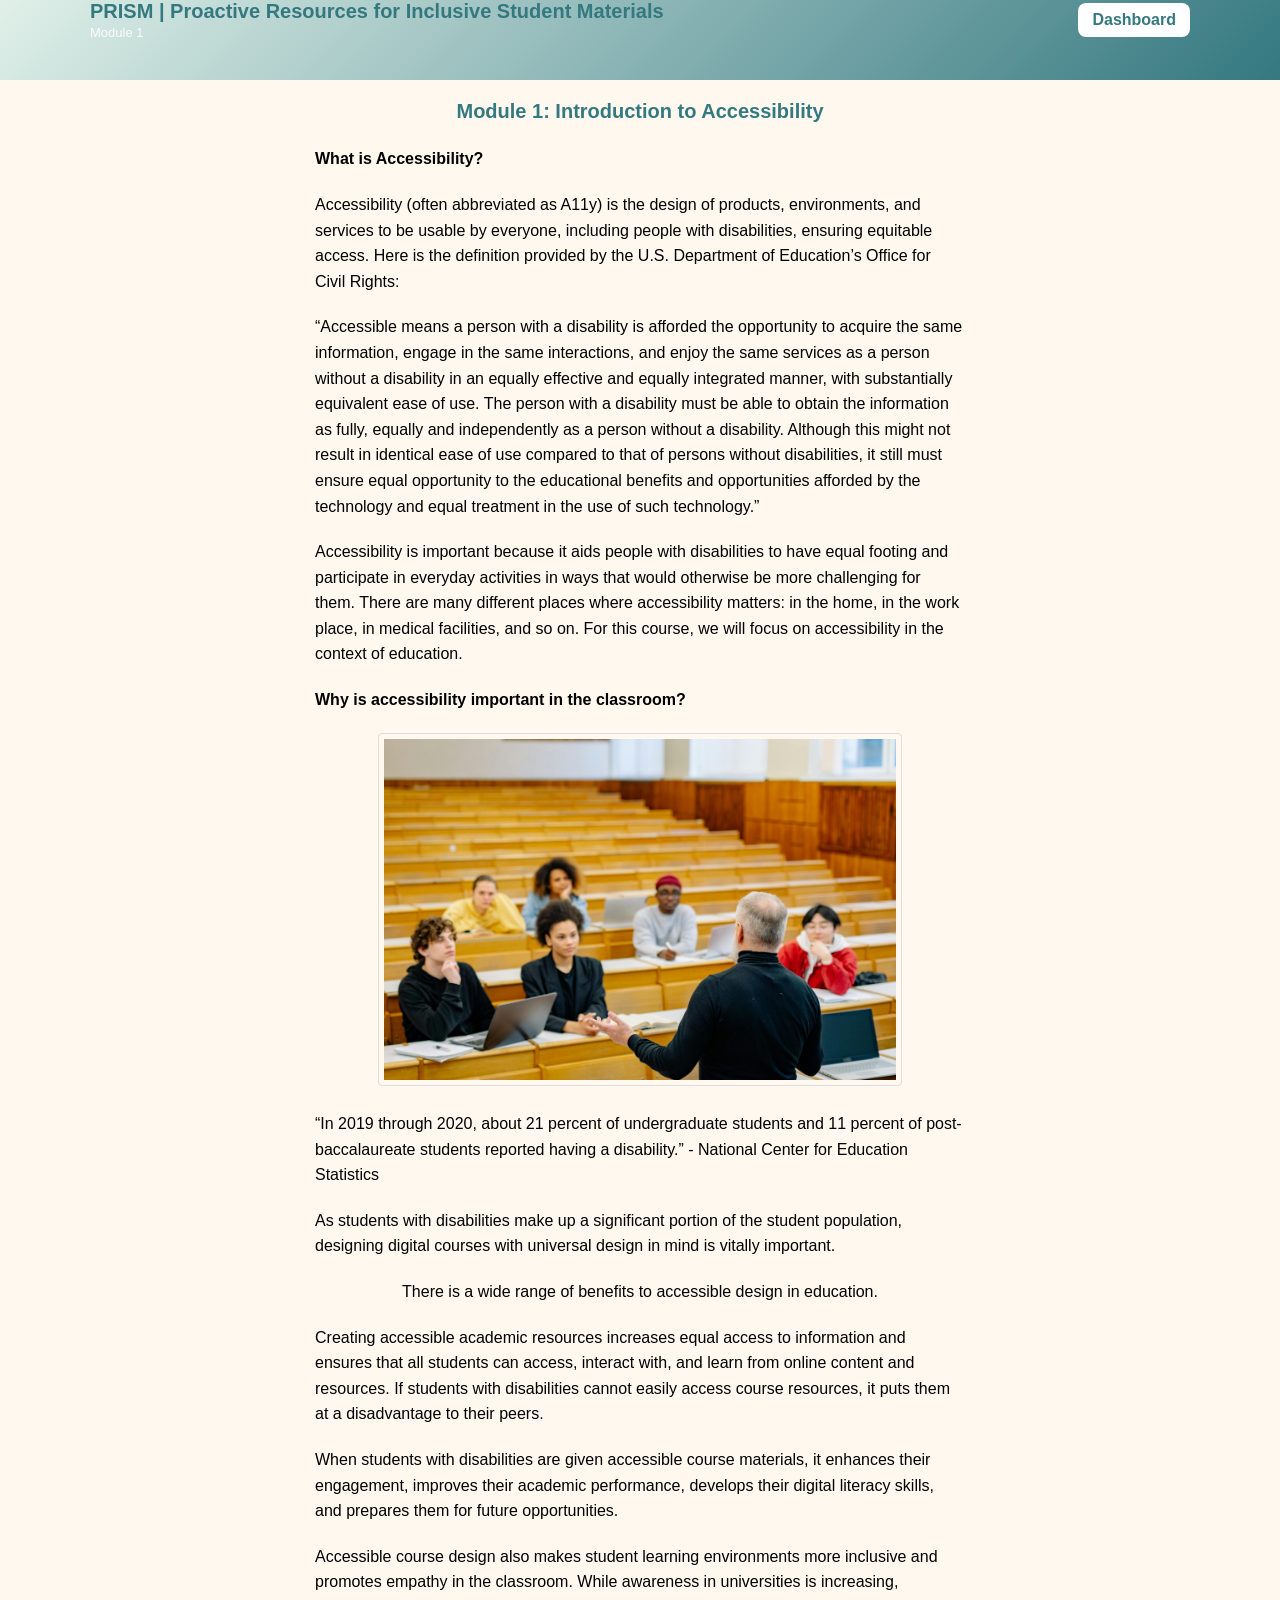
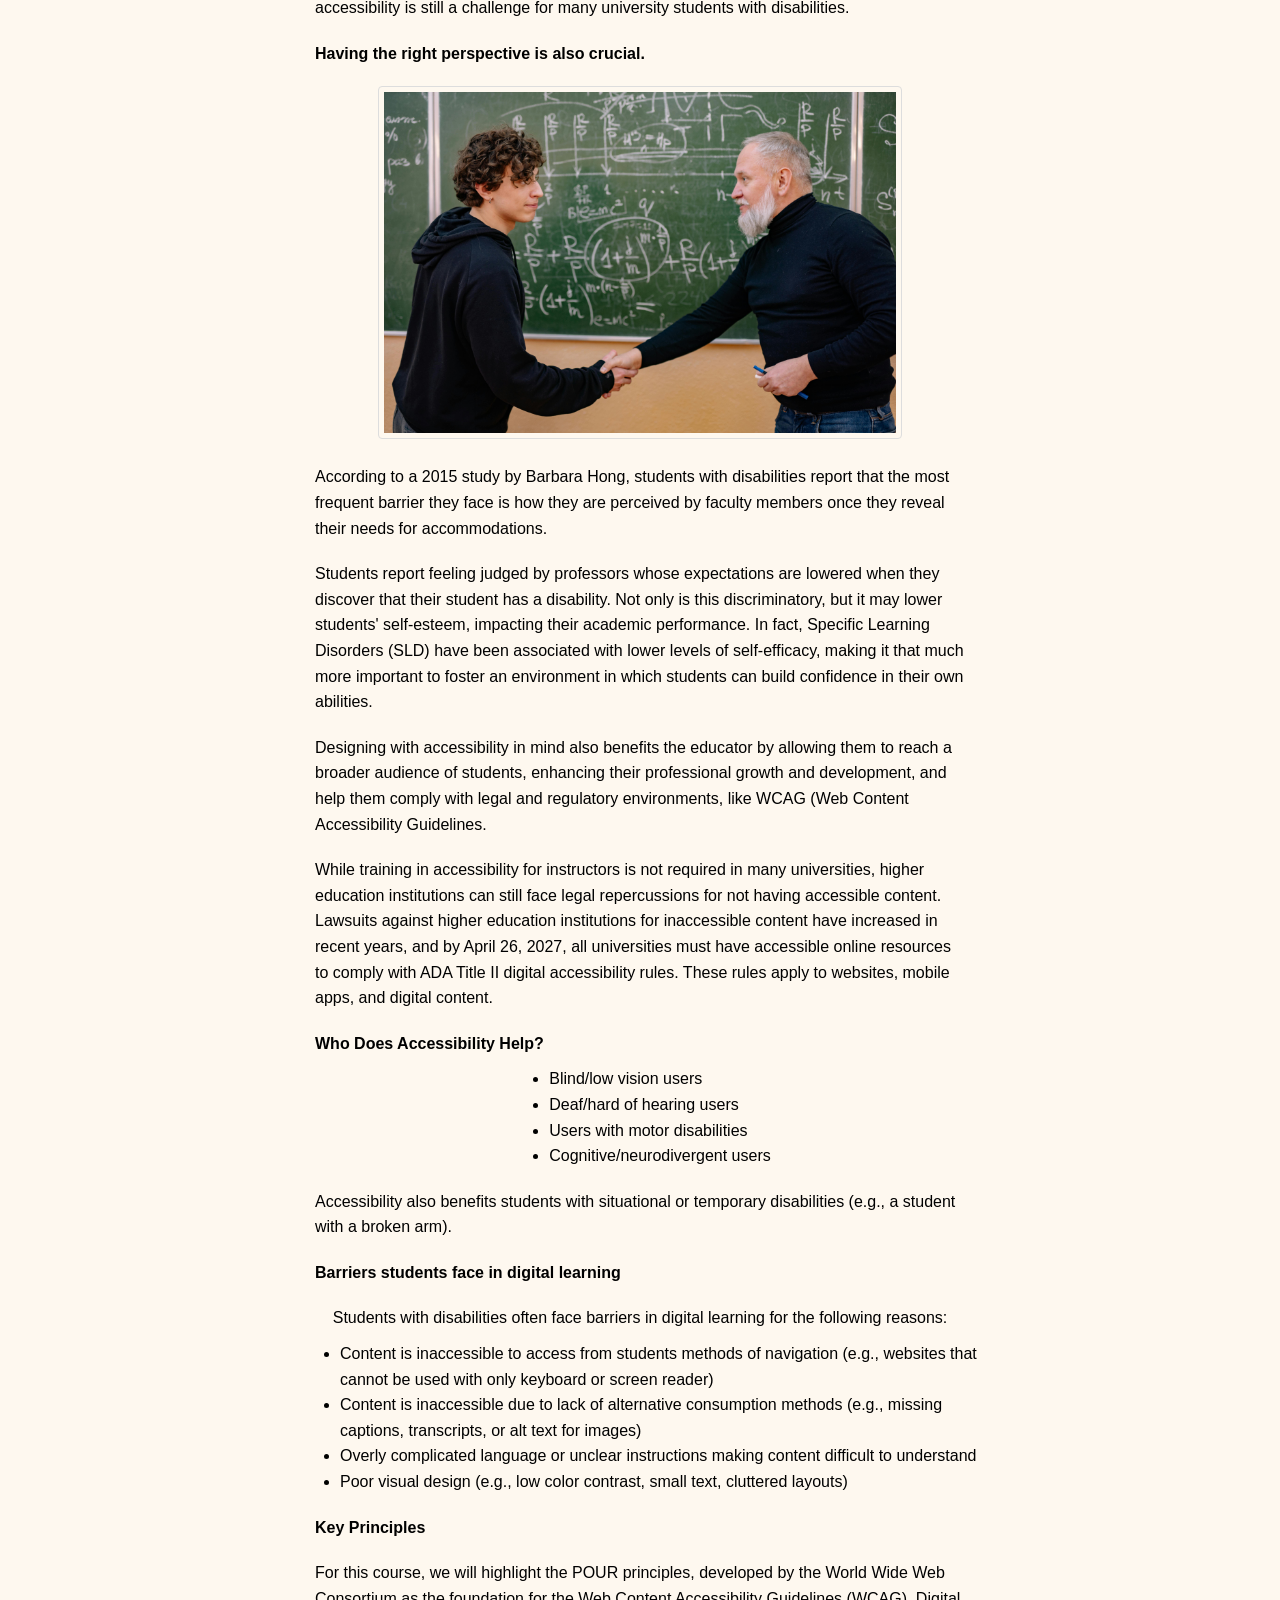
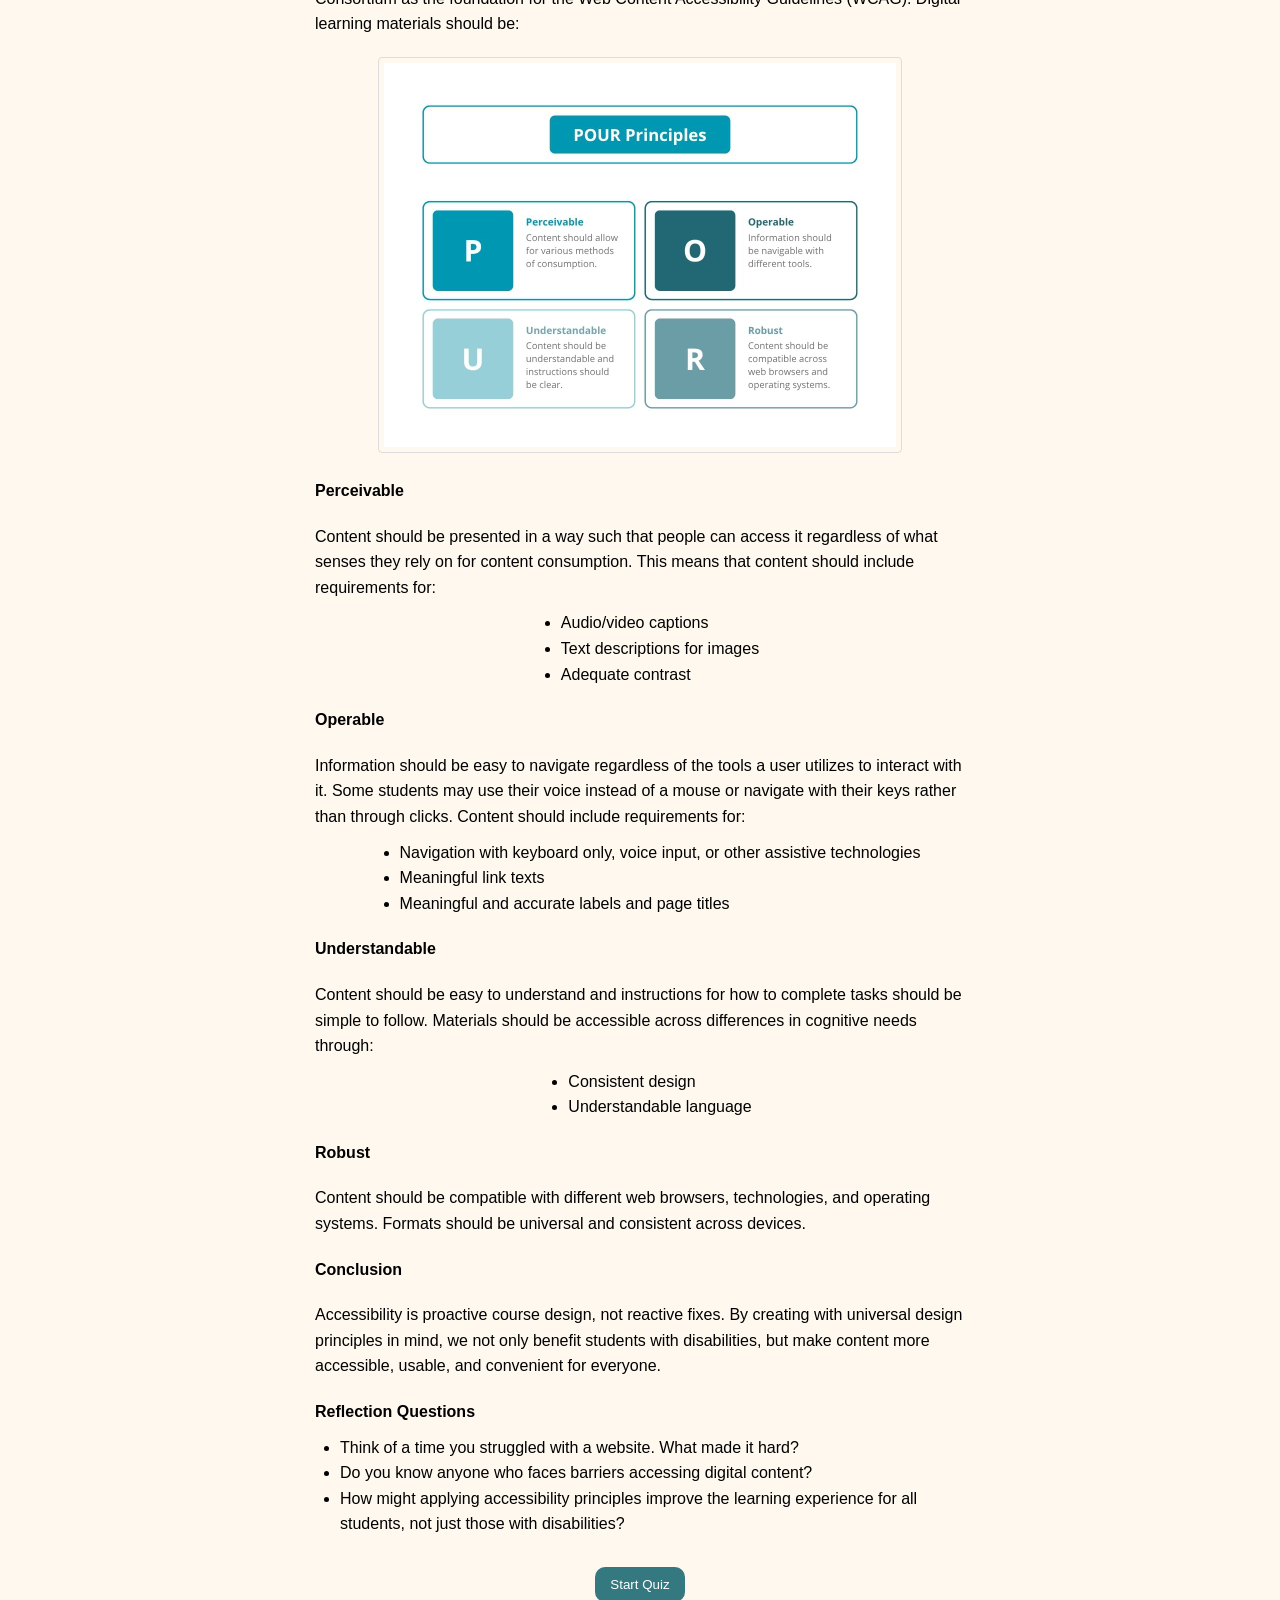
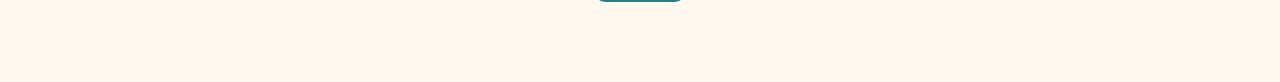
==== modules/module1.html @ d9807dea "Making header prettier" ====
<!DOCTYPE html>
<html>
<head>
  <link rel="stylesheet" href="../style.css">
  <link rel="icon" href="../favicon.ico">
</head>

<div class="top-banner">
   <div class="banner-inner">
      <div class="banner-text">
          <h1>PRISM | Proactive Resources for Inclusive Student Materials</h1>
          <p class="tagline">Module 1</p>
      </div>
      <a href="../index.html" class="dashboard-btn">Dashboard</a>
   </div>
</div>

<body class="body1">

<h1 class="moduleheading">Module 1: Introduction to Accessibility</h1>

<p class="p2">What is Accessibility?</p>

<p class="p1">Accessibility (often abbreviated as A11y) is the design of products, environments, 
  and services to be usable by everyone, including people with disabilities, ensuring equitable access.
Here is the definition provided by the U.S. Department of Education’s Office for Civil Rights: 
</p>

<p class="p3">“Accessible means a person with a disability is afforded the opportunity to acquire the 
  same information, engage in the same interactions, and enjoy the same services as a person without a 
  disability in an equally effective and equally integrated manner, with substantially equivalent ease 
  of use. The person with a disability must be able to obtain the information as fully, equally and 
  independently as a person without a disability. Although this might not result in identical ease of 
  use compared to that of persons without disabilities, it still must ensure equal opportunity to the 
  educational benefits and opportunities afforded by the technology and equal treatment in the use of 
  such technology.”</p>

<p class="p1">Accessibility is important because it aids people with disabilities to have equal footing 
  and participate in everyday activities in ways that would otherwise be more challenging for them. There 
  are many different places where accessibility matters: in the home, in the work place, in medical 
  facilities, and so on. For this course, we will focus on accessibility in the context of education.</p>

<p class="p2">Why is accessibility important in the classroom?</p>

<img src="../assets/accessibility_in_the_classroom.jpg" alt="Five college students sit in class and listen to professor" class="module-image">

<p class="p3">“In 2019 through 2020, about 21 percent of undergraduate students and 11 percent of post-baccalaureate 
  students reported having a disability.” - National Center for Education Statistics</p>

<p class="p1">As students with disabilities make up a significant portion of the student population, designing 
  digital courses with universal design in mind is vitally important. </p>

<p class="p1">There is a wide range of benefits to accessible design in education.</p>

<p class="p1">Creating accessible academic resources increases equal access to information and ensures that 
  all students can access, interact with, and learn from online content and resources. If students with disabilities 
  cannot easily access course resources, it puts them at a disadvantage to their peers.</p>

<p class="p1">When students with disabilities are given accessible course materials, it enhances their 
  engagement, improves their academic performance, develops their digital literacy skills, and prepares 
  them for future opportunities.</p>

<p class="p1">Accessible course design also makes student learning environments more inclusive 
  and promotes empathy in the classroom. While awareness in universities is increasing, 
  accessibility is still a challenge for many university students with disabilities.
</p>

<p class="p2">Having the right perspective is also crucial.</p>

<img src="../assets/professor-with-student.jpg" alt="Professor shaking a male student's hand" class="module-image">


<p class="p1">According to a 2015 study by Barbara Hong, students with disabilities report that the most 
  frequent barrier they face is how they are perceived by faculty members once they reveal their needs 
  for accommodations.</p>

<p class="p1">Students report feeling judged by professors whose expectations are lowered when they 
  discover that their student has a disability. Not only is this discriminatory, but it may lower 
  students' self-esteem, impacting their academic performance. In fact, Specific Learning Disorders 
  (SLD) have been associated with lower levels of self-efficacy, making it that much more important 
  to foster an environment in which students can build confidence in their own abilities. </p>

<p class="p1">Designing with accessibility in mind also benefits the educator by allowing them to reach 
  a broader audience of students, enhancing their professional growth and development, and help them 
  comply with legal and regulatory environments, like WCAG (Web Content Accessibility Guidelines.
</p>

<p class="p1">While training in accessibility for instructors is not required in many universities, 
  higher education institutions can still face legal repercussions for not having accessible content. 
  Lawsuits against higher education institutions for inaccessible content have increased in recent years, 
  and by April 26, 2027, all universities must have accessible online resources to comply with ADA Title 
  II digital accessibility rules. These rules apply to websites, mobile apps, and digital content.
</p>

<p class="p2">Who Does Accessibility Help?</p>

<ul class="b">
  <li>Blind/low vision users</li>
  <li>Deaf/hard of hearing users</li>
  <li>Users with motor disabilities</li>
  <li>Cognitive/neurodivergent users</li>
</ul>

<p class="p1">Accessibility also benefits students with situational or temporary disabilities 
  (e.g., a student with a broken arm).</p>

<p class="p2">Barriers students face in digital learning</p>

<p class="p1">Students with disabilities often face barriers in digital learning for the following reasons:</p>

<ul class="b">
  <li>Content is inaccessible to access from students methods of navigation 
    (e.g., websites that cannot be used with only keyboard or screen reader)</li>
  <li>Content is inaccessible due to lack of alternative consumption methods 
    (e.g., missing captions, transcripts, or alt text for images)</li>
  <li>Overly complicated language or unclear instructions making content difficult to understand</li>
  <li>Poor visual design (e.g., low color contrast, small text, cluttered layouts)</li>
</ul>

<p class="p2">Key Principles</p>

<p class="p1">For this course, we will highlight the POUR principles, developed by the World Wide Web 
  Consortium as the foundation for the Web Content Accessibility Guidelines (WCAG). Digital learning 
  materials should be: </p>

<img src="../assets/pour-principles.jpg" alt="Visual listing the four POUR principles" class="module-image">

<p class="p2">Perceivable</p>

<p class="p1">Content should be presented in a way such that people can access it regardless of what 
  senses they rely on for content consumption. This means that content should include requirements for: 
</p>

<ul class="b">
  <li>Audio/video captions</li>
  <li>Text descriptions for images</li>
  <li>Adequate contrast</li>
</ul>

<p class="p2">Operable</p>

<p class="p1">Information should be easy to navigate regardless of the tools a user utilizes to interact 
  with it. Some students may use their voice instead of a mouse or navigate with their keys rather than 
  through clicks. Content should include requirements for: 
</p>

<ul class="b">
  <li>Navigation with keyboard only, voice input, or other assistive technologies</li>
  <li>Meaningful link texts</li>
  <li>Meaningful and accurate labels and page titles</li>
</ul>

<p class="p2">Understandable</p>

<p class="p1">Content should be easy to understand and instructions for how to complete tasks should be simple 
  to follow. Materials should be accessible across differences in cognitive needs through:
</p>

<ul class="b">
  <li>Consistent design</li>
  <li>Understandable language</li>
</ul>

<p class="p2">Robust</p>

<p class="p1">Content should be compatible with different web browsers, technologies, and operating systems. 
  Formats should be universal and consistent across devices.</p>

<p class="p2">Conclusion</p>

<p class="p1">Accessibility is proactive course design, not reactive fixes. By creating with universal design 
  principles in mind, we not only benefit students with disabilities, but make content more accessible, usable, 
  and convenient for everyone.</p>

<p class="p2">Reflection Questions</p>

<ul class="b">
  <li>Think of a time you struggled with a website. What made it hard?</li>
  <li>Do you know anyone who faces barriers accessing digital content? </li>
  <li>How might applying accessibility principles improve the learning experience for all students, not just 
    those with disabilities?</li>
</ul>

<button class="start-btn" onclick="startQuiz()">Start Quiz</button>

<div id="quiz-container"></div>

<div id="result-modal" class="modal hidden">
  <div class="modal-content">
    <h2>Quiz Result</h2>
    <p id="result-text"></p>
    <button onclick="closeModal()">Close</button>
  </div>
</div>

<script src="../quizzes/quiz1.js"></script>
<script src="../script.js"></script>

</body>
</html>
---- style.css ----
body {
  font-family: Arial, sans-serif;
  background-color: #e0f0e9;
  margin: 0;
}

/* 50/50 layout */
.layout {
  display: flex;
  min-height: 100vh;
}

/* LEFT SIDE */
.left-panel {
  width: 70%;
  padding: 50px;
  box-sizing: border-box;
  background-color: #e4eeef;
}

/* Dashboard heading*/
h1 {
  color: #347880;
  margin-top: 0;
  font-family: Arial, Helvetica, sans-serif;
  font-size: 25px;
}

/* Bullet points */
ul.b {
  list-style-type: disc;
  text-align: left;
  max-width: 640px;
  font-family: Arial, Helvetica, sans-serif;
  margin:0;
  line-height: 1.6;
  margin-bottom: 10px;
}

/* Modules from dashboard*/
.module {
  margin: 15px 0;
  border-radius: 15px;
  overflow: hidden;
  box-shadow: 0 4px 12px rgba(0,0,0,0.1);
  transition: transform 0.2s ease, box-shadow 0.2s ease;
}

.module:hover{
  transform: translateY(-4px);
  box-shadow: 0 10px 25px rgba(0,0,0,0.15);
}

.module-header {
  width: 100%;
  padding: 15px;
  background-color: rgb(247, 247, 247);
  border: none;
  text-align: left;
  font-size: 16px;
  cursor: pointer;
  display: flex;
  justify-content: space-between;
  align-items: center;
  font-family: Arial, Helvetica, sans-serif;
}

/* Dropdown from module headers*/
.module-content {
  display: none;
  background: white;
  padding: 15px;
}

/* Button to start modules and quizzes */
.start-btn {
  background-color: #347880;
  color: white;
  border: none;
  padding: 10px 15px;
  border-radius: 10px;
  cursor: pointer;
  margin-top: 20px;
  margin-bottom: 20px;
}

/* Start button background changes when hovered over */
.start-btn:hover {
  background-color: #2a6872;
}

/* Checkmark for completed modules */
.check {
  margin-left: 8px;
}

/* RIGHT SIDE */
.right-panel {
  background: linear-gradient(135deg, #e0f0e9 0%, #347880 100%);
  width: 30%;
  display: flex;
  justify-content: center;
  align-items: center;
  flex-direction: column;
  min-height: 100vh;
}

.panel-top{
  flex:1.2;
  display: flex;
  justify-content: center;
  align-items: center;
}

.panel-bottom {
  flex: 1;
  display:  flex;
  justify-content: center;
  align-items: center;
  padding-bottom: 50px;
}

.side-image {
  max-width: 100%;
  max-height: 100%;
  object-fit: contain;
  filter: drop-shadow(0 10px 15px rgba(0,0,0,0.1));
}

/* Progress circle */
.progress-circle {
  position: relative;
  width: 200px;
  height: 200px;
  stroke: #347880;
}

.progress-circle svg {
  position: absolute;
  top: 0;
  left: 0;
}

.progress-circle-inner {
  position: relative;
  z-index: 1;
  width: 200px;
  height: 200px;
  display: flex;
  flex-direction: column;
  align-items: center;
  justify-content: center;
  color: white;
}

#progress-percent {
  font-size: 2rem;
}

.progress-label {
  font-size: 0.9rem;
}

.top-banner {
  position: fixed;
  top: 0;
  left: 0;
  width: 100%;
  height: 80px;
  background: linear-gradient(135deg, #e0f0e9 0%, #347880 100%);
  color: white;
  z-index: 1000;
  display: fle;
  align-items: center;
  transition: transform 0.3s ease;
}

/* Hidden state (slides up) */
.top-banner.hidden{
  transform: translateY(-100%);
}

.banner-inner {
  width: 100%;
  max-width: 1100px;
  margin: 0 auto; 

  display: flex;
  justify-content: space-between;
  align-items: center;

  padding: 0 20px;
}

/* Group text vertically */
.banner-text {
  display: flex;
  flex-direction: column;
}

/* Clean text spacing */
.banner-text h1 {
  margin: 0;
  font-size: 20px;
}

.banner-text .tagline {
  margin: 2px 0 0 0;
  font-size: 13px;
  opacity: 0.9;
}

/* Dashboard button */
.dashboard-btn {
  background: white;
  color: #347880;
  padding: 8px 14px;
  border-radius: 8px;
  text-decoration: none;
  font-weight: bold;
}


.dashboard-btn:hover {
  background: #f2f2f2;
}

/*Heading for module pages*/
.moduleheading {
  display: flex;
  justify-content: center;
  align-items: center;
  font-family: Arial, Helvetica, sans-serif;
  font-size: 20px;
  padding-top: 20px;
}

/* Body for module pages */
.body1 {
  padding-top: 80px;
  display: flex;
  flex-direction: column;
  align-items: center;
  background-color:#fef8ef;
}

/* Paragraphs for module pages */
.p1, .p2, .p3 {
  max-width: 650px;
  margin: 10px auto;
  line-height: 1.6;
  font-family: Arial, Helvetica, sans-serif;
  text-align: left;
}

/* Bold subheadings */
.p2 {
  font-weight: bold;
  text-align: left;
  width: 100%;
}

/* Images for module pages */
.module-image {
  max-width: 40%;
  max-height: 40%;
  object-fit: contain;
  margin-top: 10px;
  margin-bottom: 15px;
  border: 1px solid #ddd;
  border-radius: 4px;
  padding: 5px;
}

/*Quiz container*/
#quiz-container {
  max-width: 700px;
  margin: 30px auto;
}

/* Each question block*/
#quiz-container > div {
  background: white;
  padding: 20px;
  margin-bottom: 20px;
  border-radius: 12px;
  box-shadow: 0 2px 10px rgba(0,0,0,0.08);
}

/* Question text */
#quiz-container p {
  font-weight: bold;
  margin-bottom: 12px;
  font-size: 16px;
}

/* Answer options */
#quiz-container label {
  display: block;
  padding: 10px 12px;
  margin: 6px 0;
  border-radius: 8px;
  cursor: pointer;
  transition: 0.2s ease;
  border: 1px solid #ddd;
}

/* Hover quiz labels */
#quiz-container label:hover {
  background-color: #f3f8f5;
  border-color: #347880;
}

/* Button spacing */
#quiz-container input {
  margin-right: 10px;
}

/* Submit button */
#quiz-container button {
  margin-top: 15px;
  padding: 10px 16px;
  border: none;
  background-color: #347880;
  color: white;
  border-radius: 8px;
  font-weight: bold;
  cursor: pointer;
  align-items: center;
}

#quiz-container button:hover {
  background-color: #2a6872; 
}

/* Pop-up with quiz result*/

/* Dark background overlay */
.modal {
  position: fixed;
  top: 0;
  left: 0;
  width: 100%;
  height: 100%;
  background: rgba(0,0,0,0.5);

  display: flex;
  align-items: center;
  justify-content: center;
}

/* Hidden state */
.hidden {
  display: none;
}

/* Popup box */
.modal-content {
  background: white;
  padding: 30px;
  border-radius: 12px;
  text-align: center;
  width: 300px;
  box-shadow: 0 10px 30px rgba(0,0,0,0.2);
}

/* Button inside modal */
.modal-content button {
  margin-top: 15px;
  padding: 8px 14px;
  border: none;
  background: #347880;
  color: white;
  border-radius: 8px;
  cursor: pointer;
}
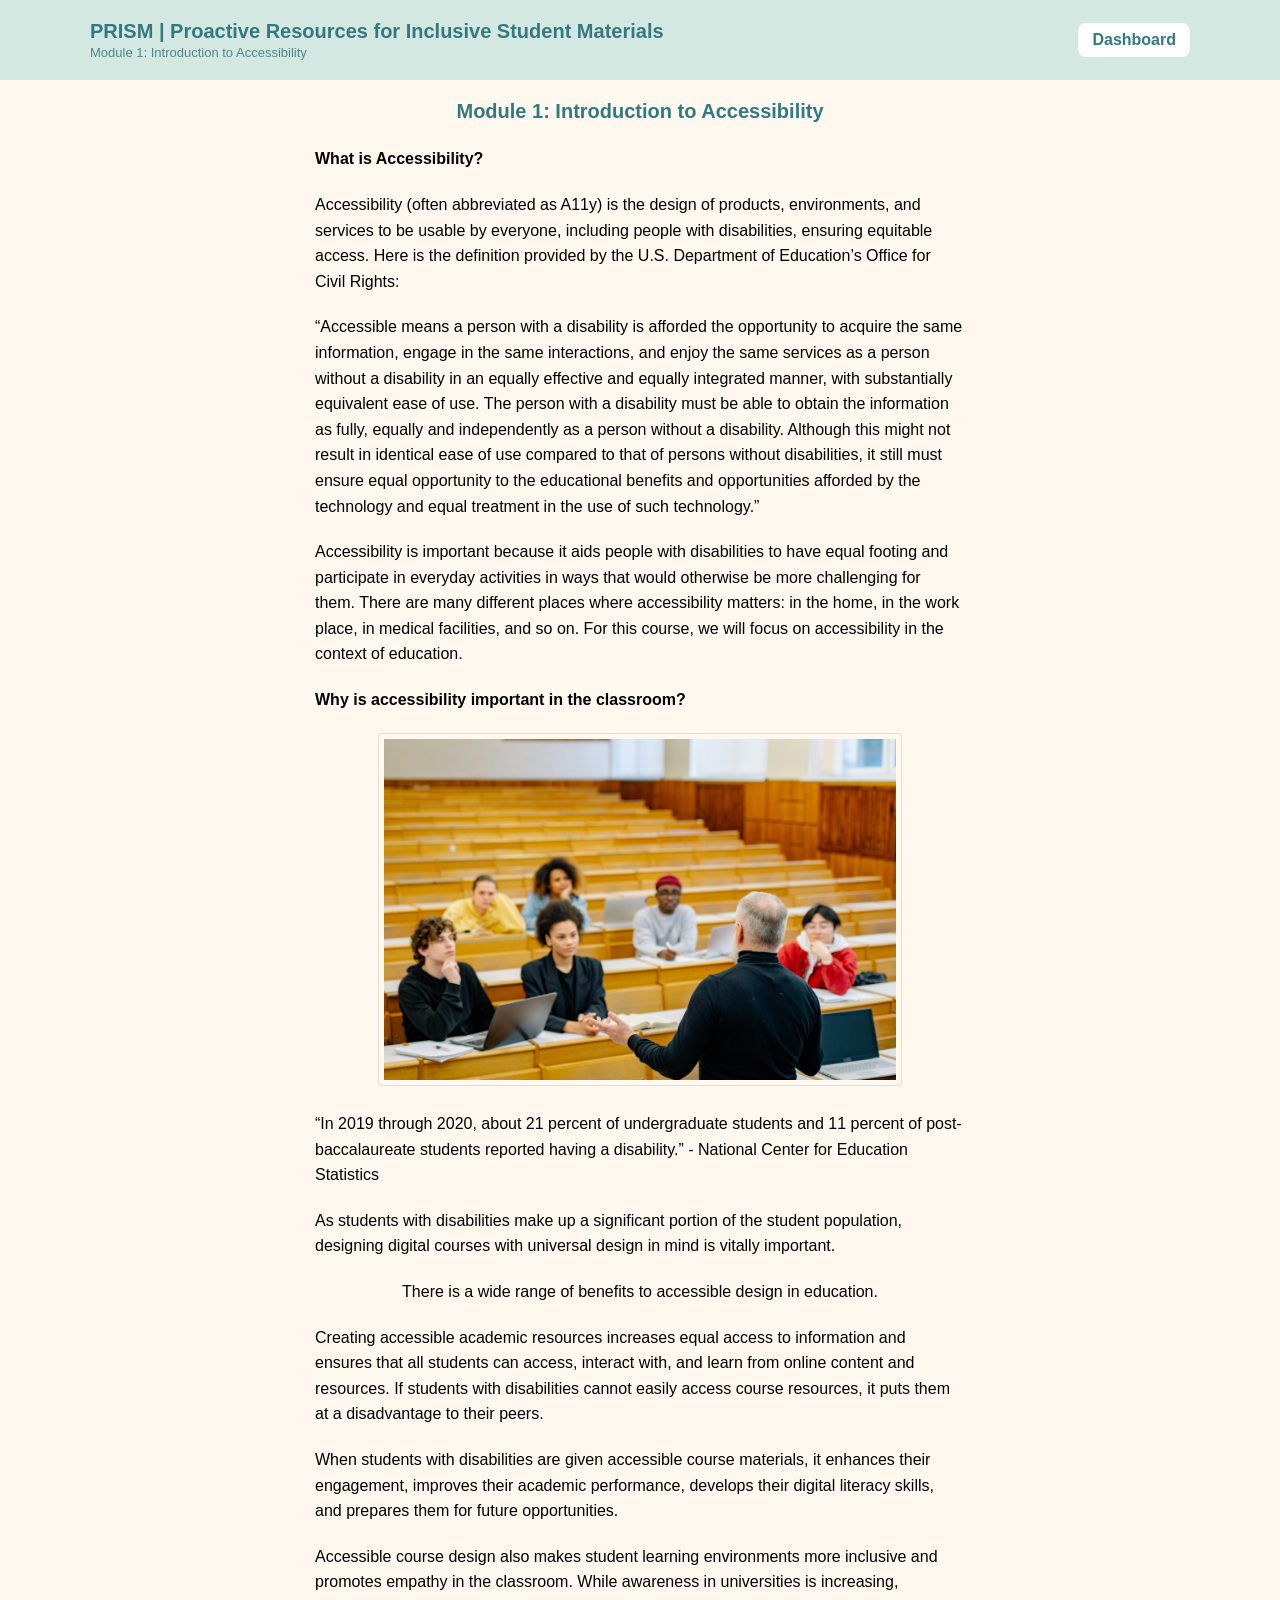
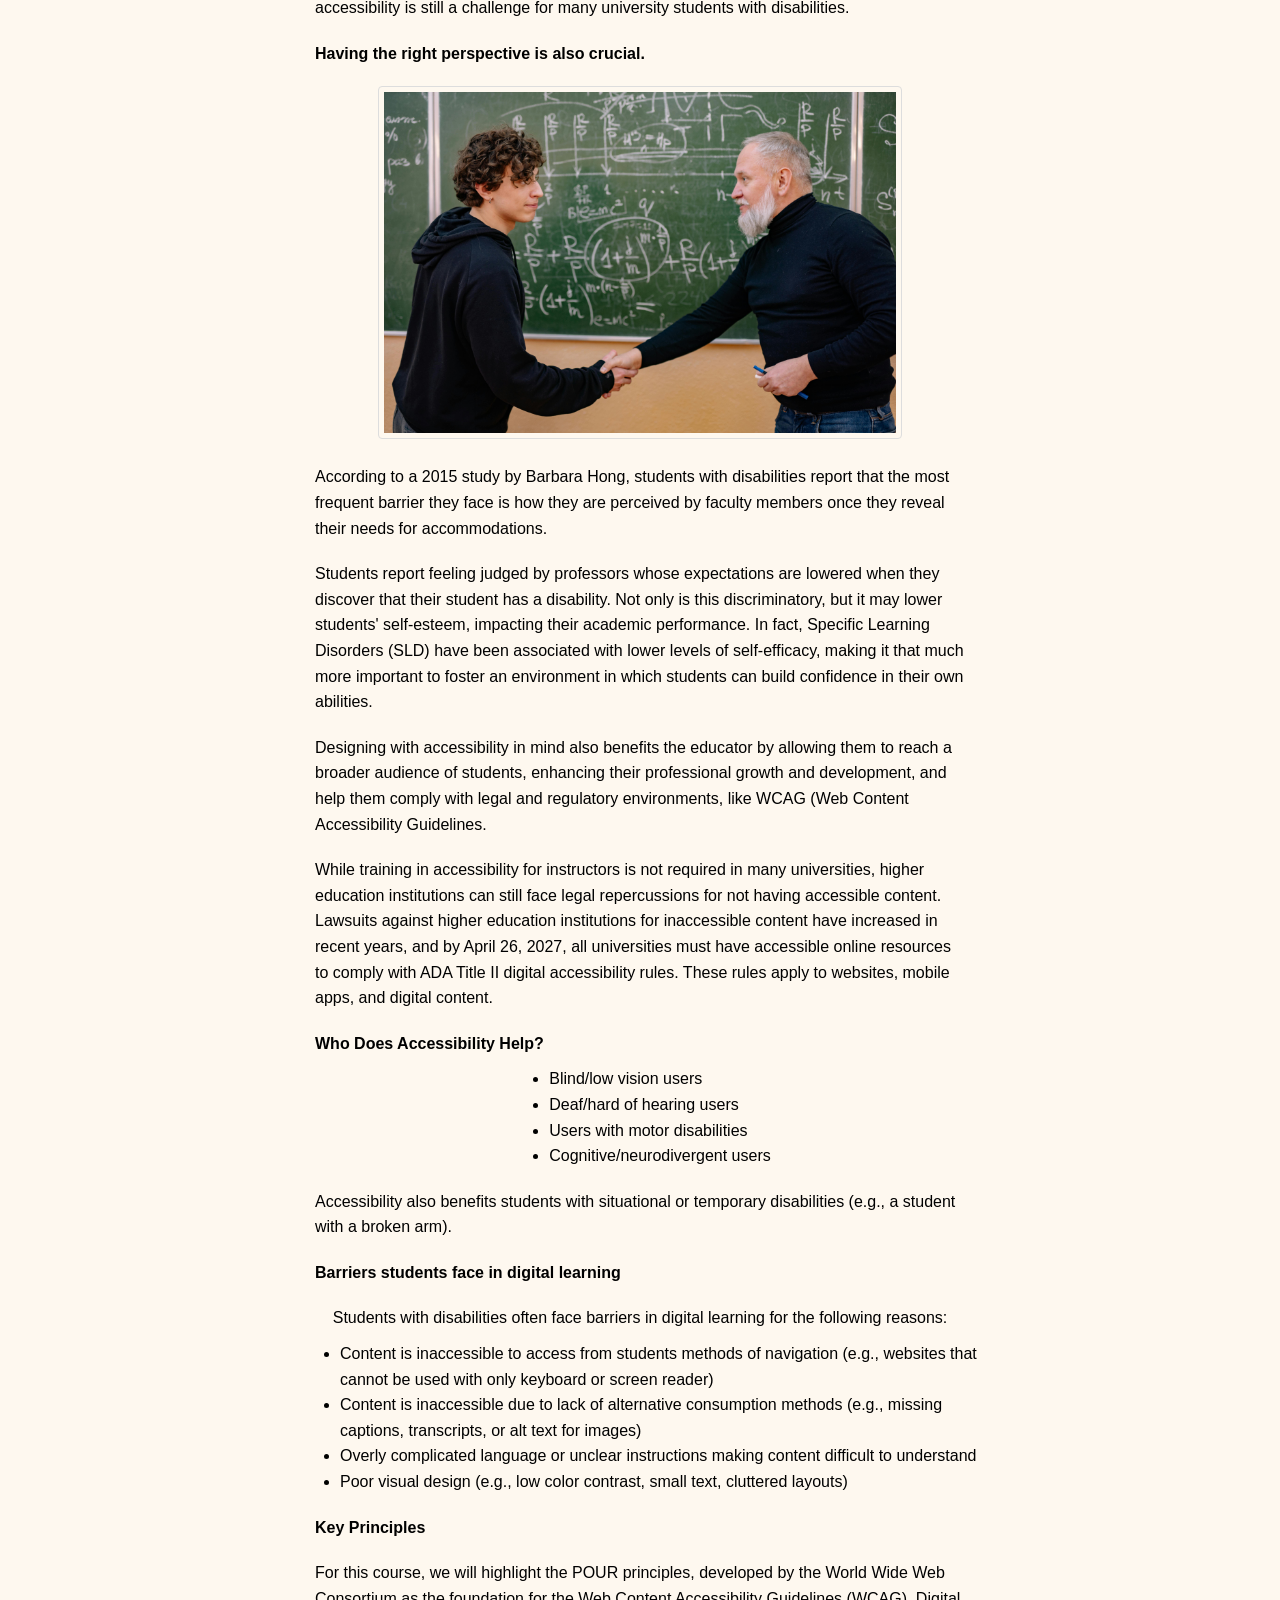
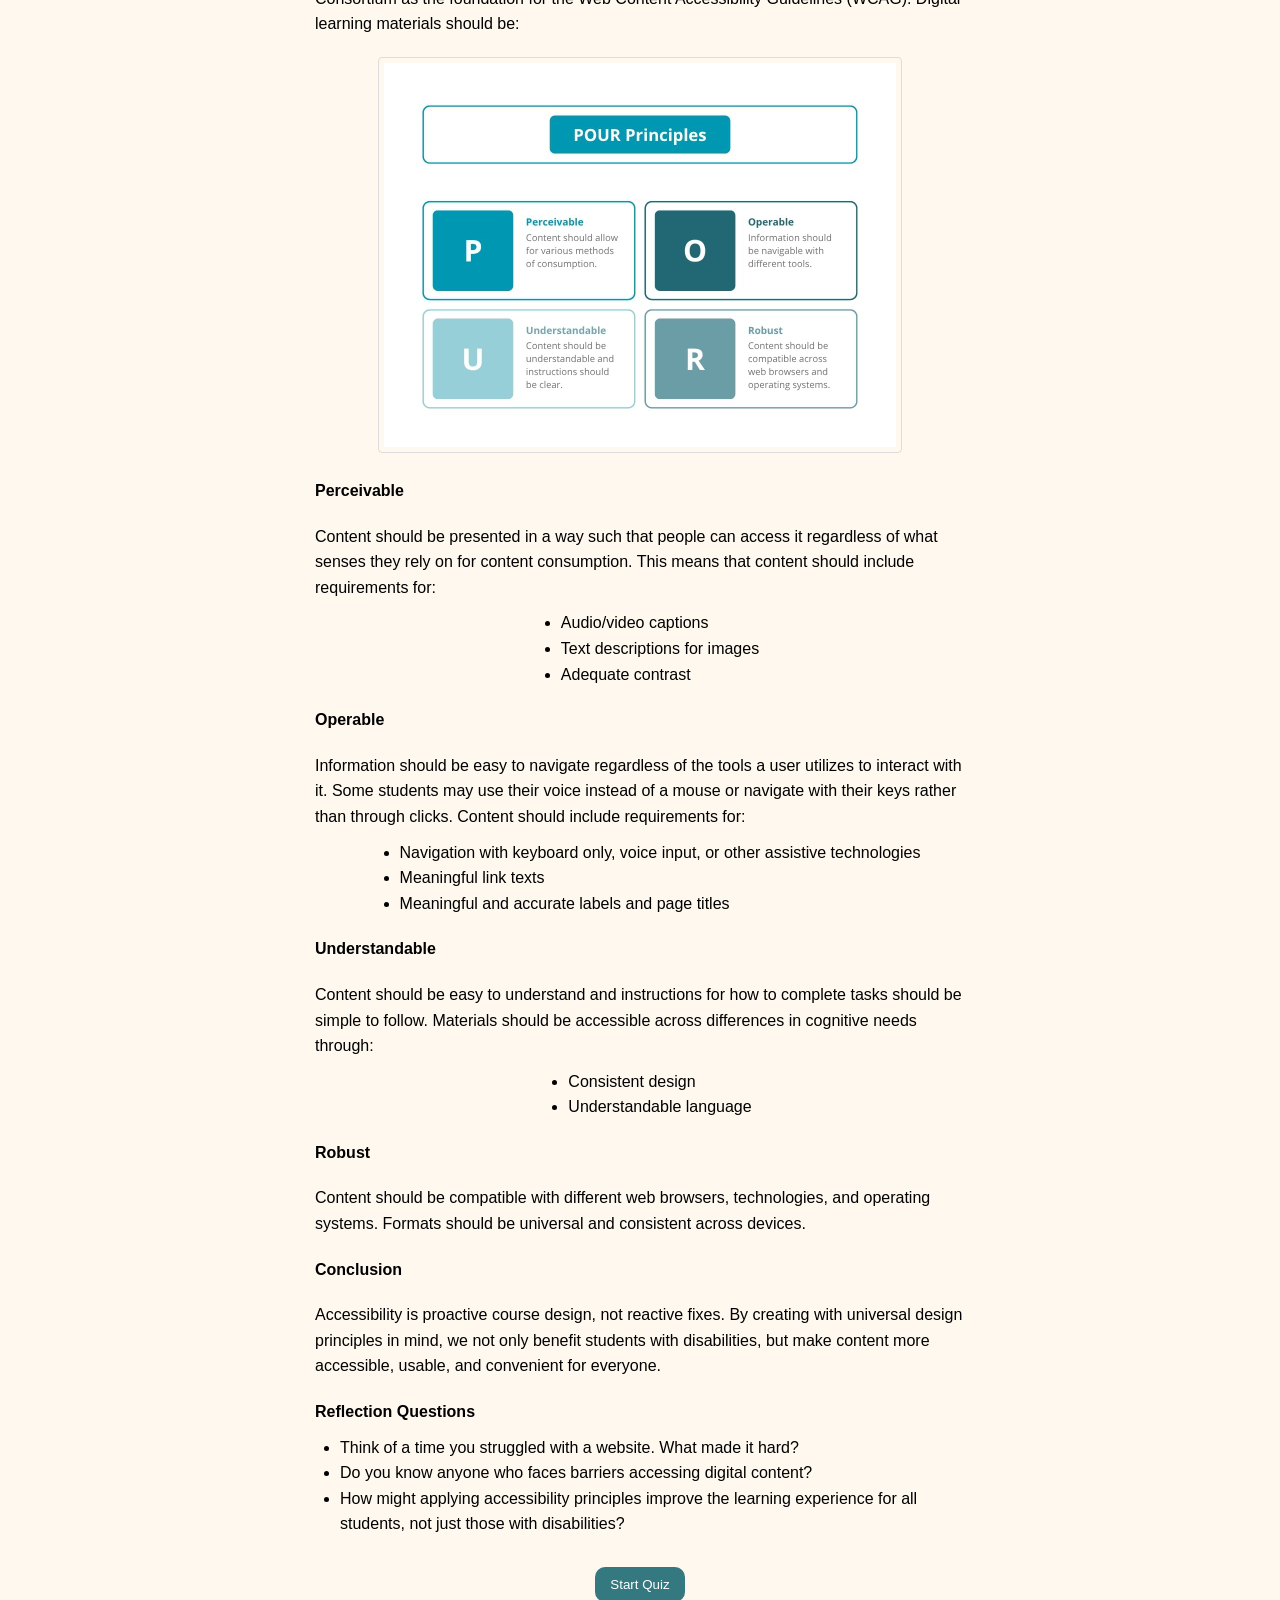
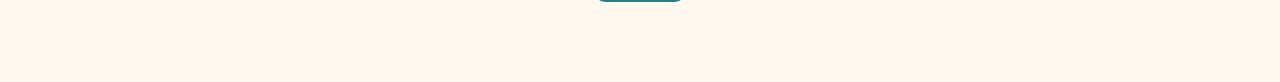
==== commit 528fce1d: "Changing header background color & banner text paragraph color" ====
--- a/modules/module1.html
+++ b/modules/module1.html
@@ -5,11 +5,11 @@
   <link rel="icon" href="../favicon.ico">
 </head>
 
-<div class="top-banner">
+<div id="top-banner" class="top-banner">
    <div class="banner-inner">
       <div class="banner-text">
           <h1>PRISM | Proactive Resources for Inclusive Student Materials</h1>
-          <p class="tagline">Module 1</p>
+          <p class="tagline">Module 1: Introduction to Accessibility</p>
       </div>
       <a href="../index.html" class="dashboard-btn">Dashboard</a>
    </div>
--- a/style.css
+++ b/style.css
@@ -167,17 +167,19 @@
   left: 0;
   width: 100%;
   height: 80px;
-  background: linear-gradient(135deg, #e0f0e9 0%, #347880 100%);
+  background: #d4e8e2;
   color: white;
   z-index: 1000;
-  display: fle;
-  align-items: center;
-  transition: transform 0.3s ease;
+  display: flex;
+  align-items: center;
+  transform: translateY(0);
+  transition: transform 0.35s ease, box-shadow 0.35s ease;
+  will-change: transform;
 }
 
 /* Hidden state (slides up) */
 .top-banner.hidden{
-  transform: translateY(-100%);
+  transform: translateY(-110%);
 }
 
 .banner-inner {
@@ -190,6 +192,7 @@
   align-items: center;
 
   padding: 0 20px;
+  height: 100%;
 }
 
 /* Group text vertically */
@@ -202,12 +205,17 @@
 .banner-text h1 {
   margin: 0;
   font-size: 20px;
+  color: #347880;
+}
+
+.banner-text p {
+  color: #347880;
 }
 
 .banner-text .tagline {
   margin: 2px 0 0 0;
   font-size: 13px;
-  opacity: 0.9;
+  opacity: 0.85;
 }
 
 /* Dashboard button */
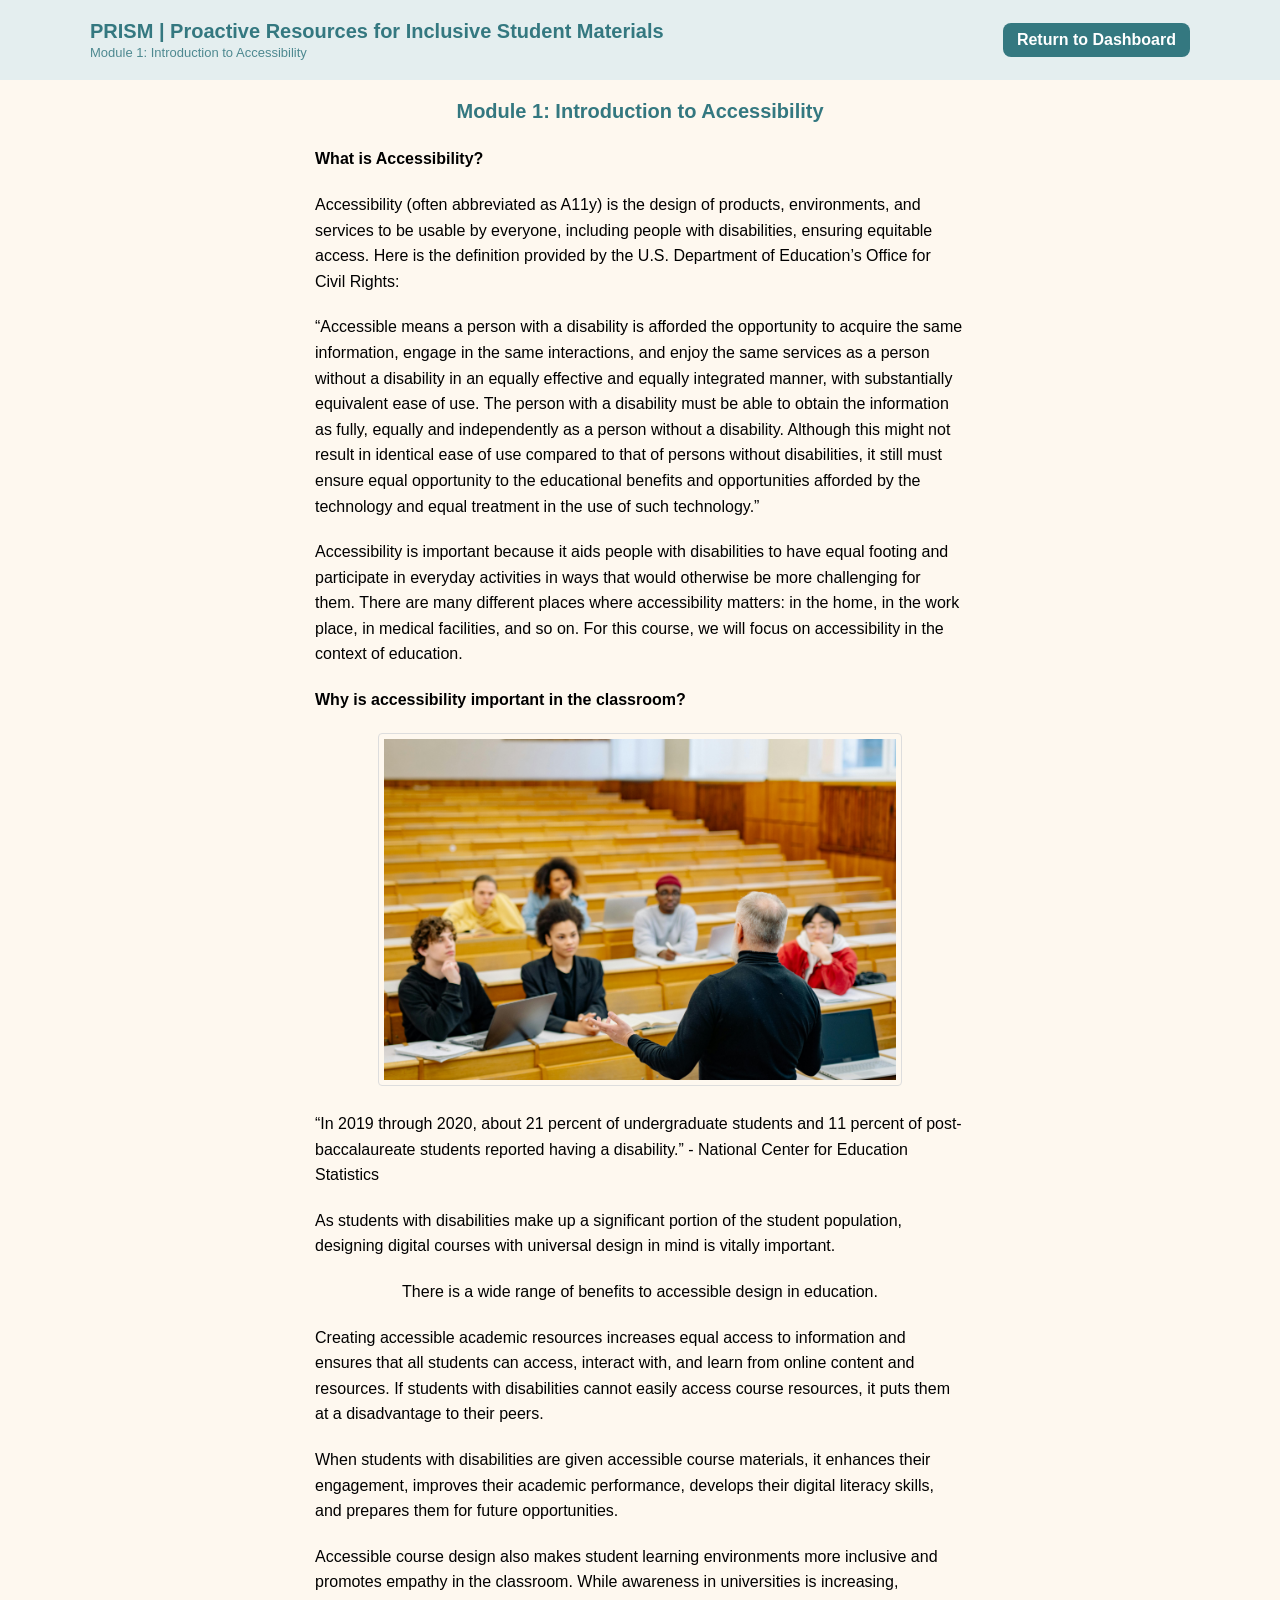
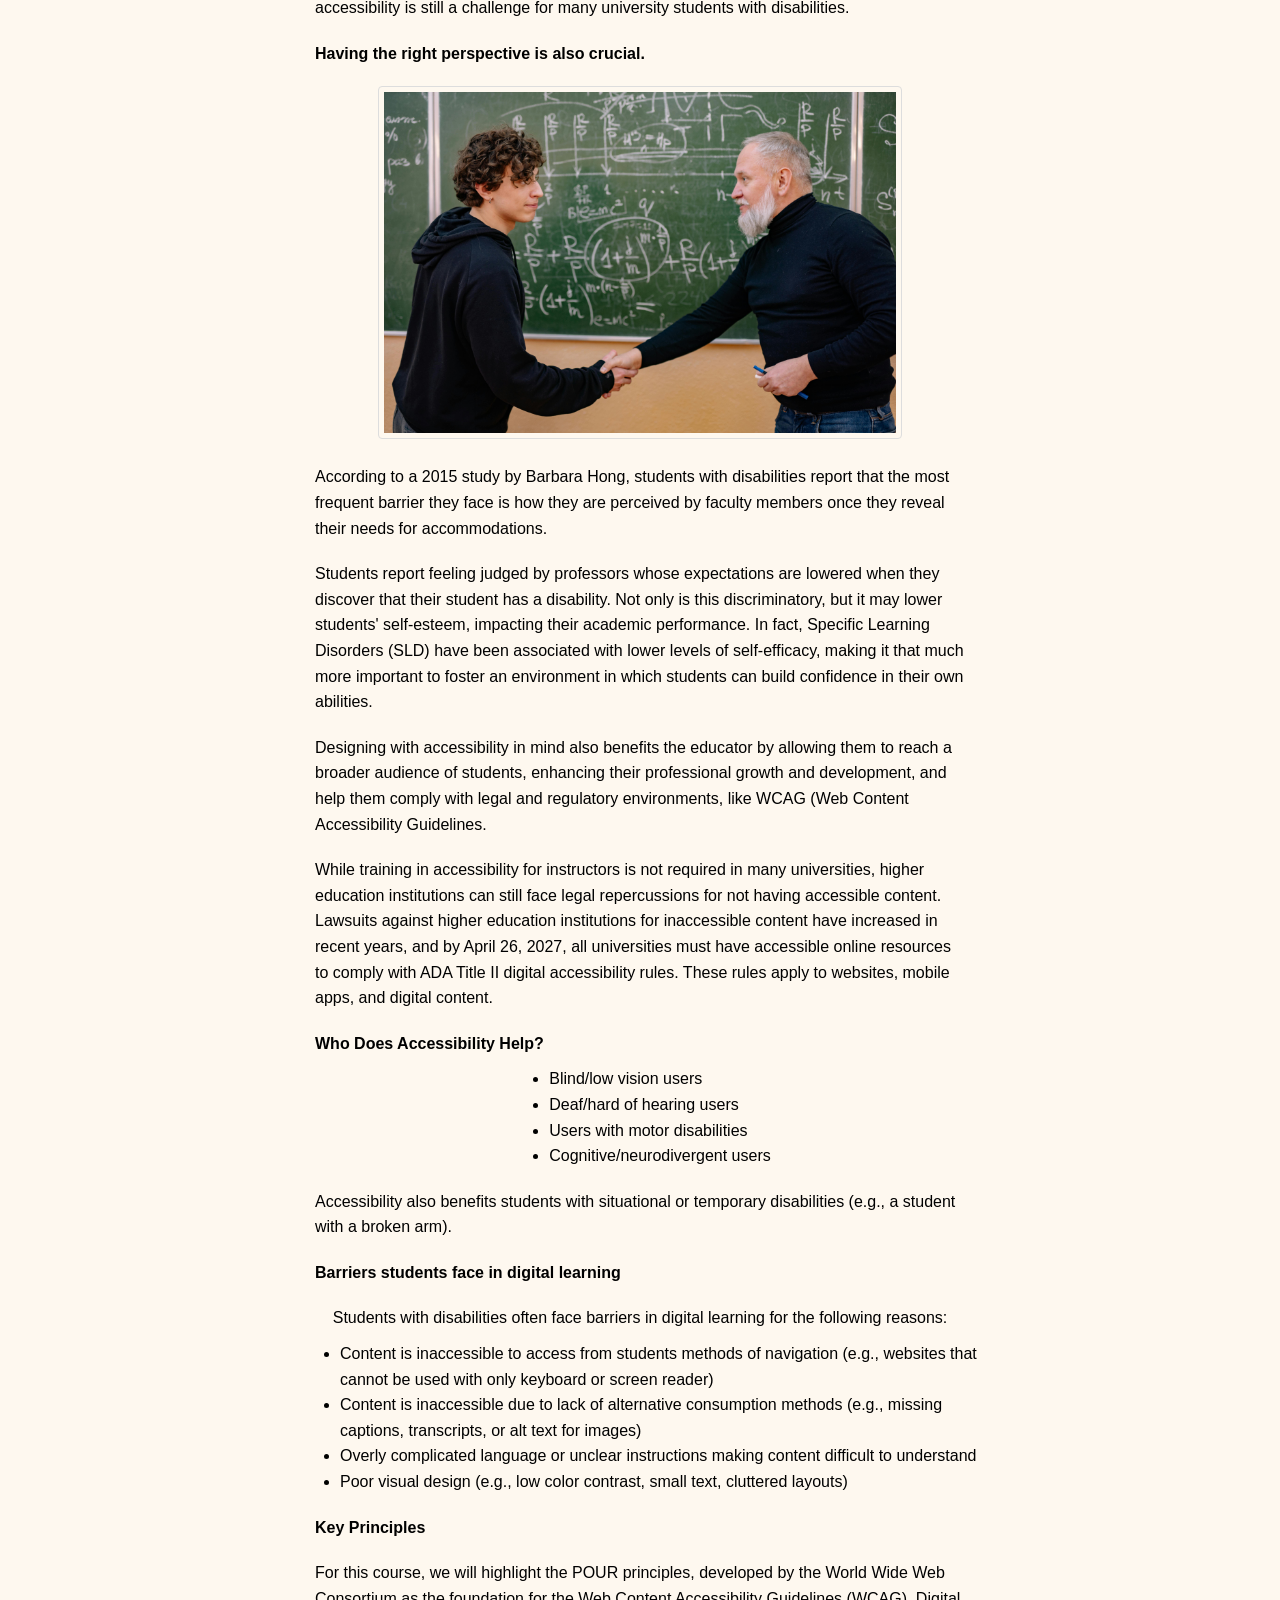
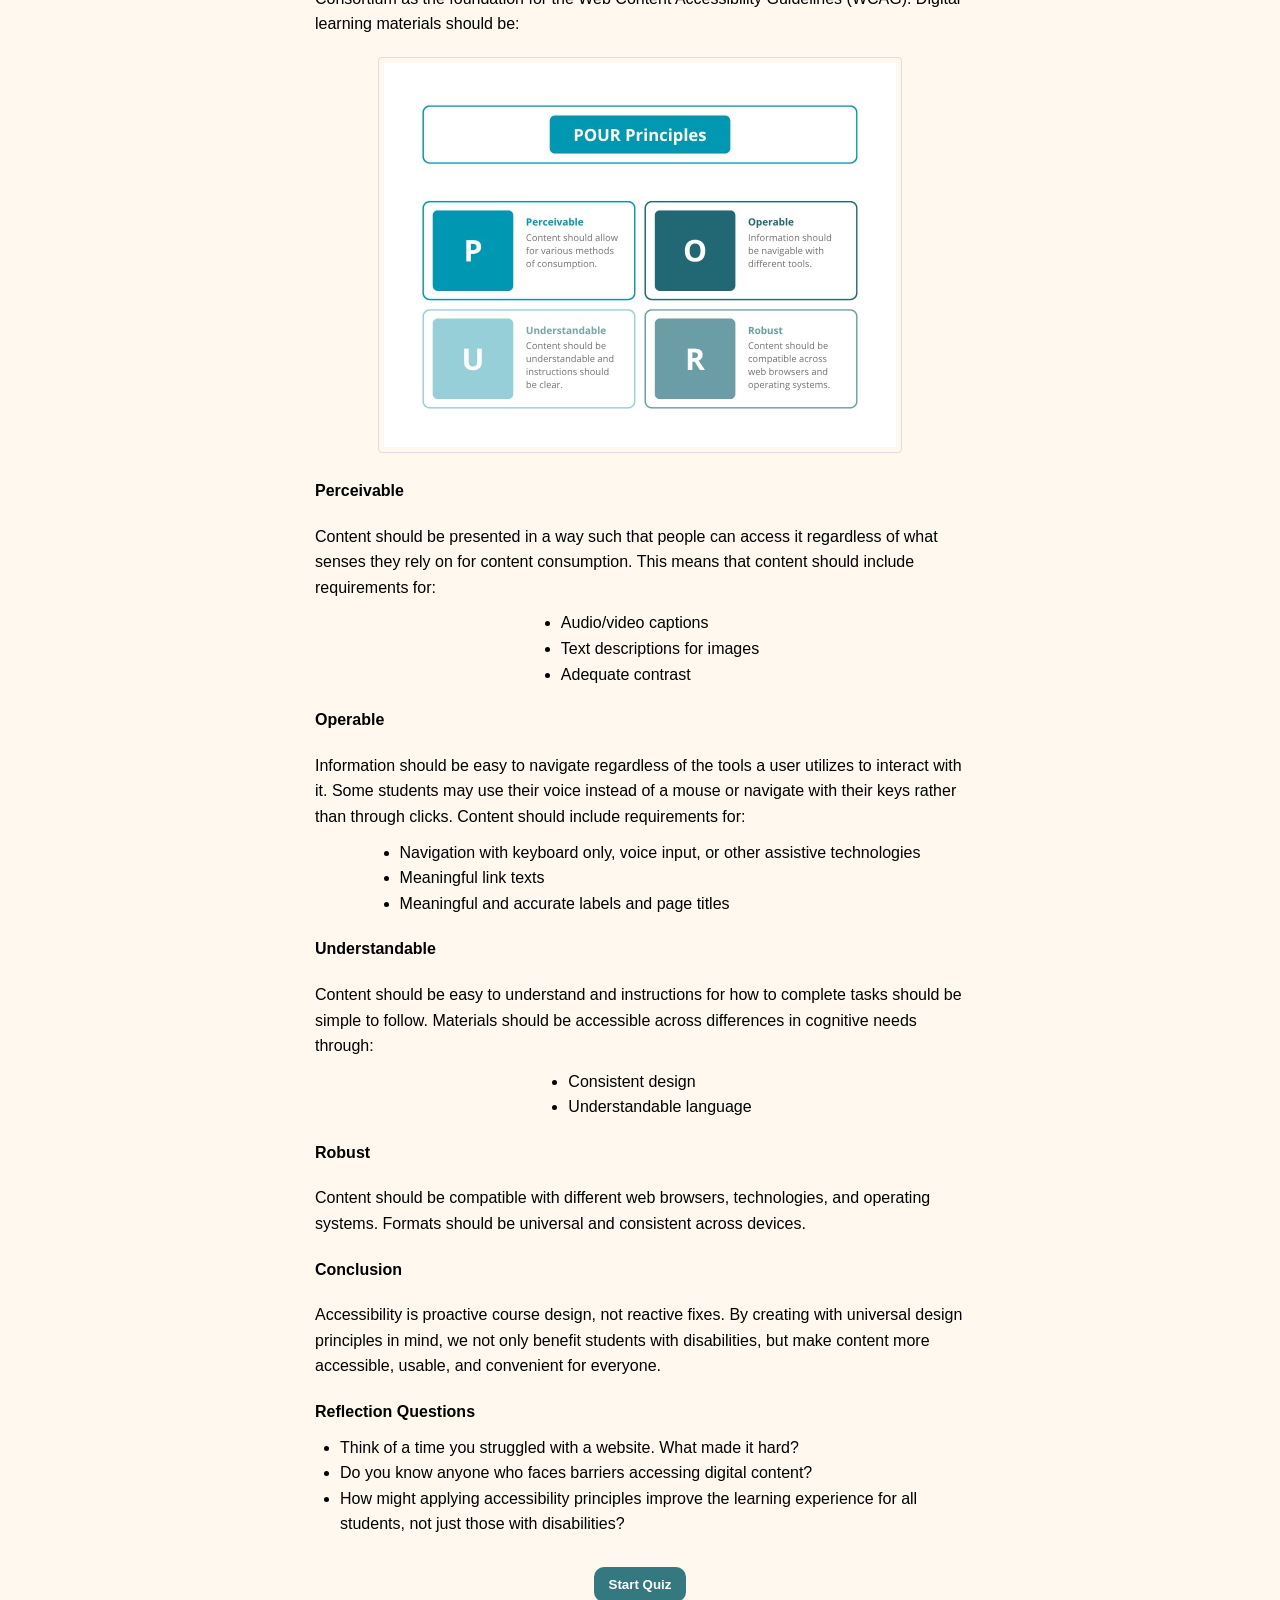
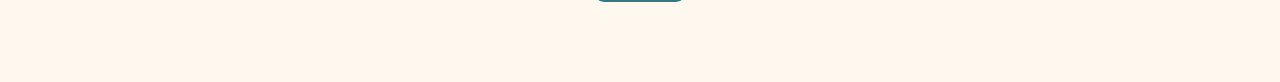
==== commit 48ec092a: "Updating button styling" ====
--- a/modules/module1.html
+++ b/modules/module1.html
@@ -11,7 +11,7 @@
           <h1>PRISM | Proactive Resources for Inclusive Student Materials</h1>
           <p class="tagline">Module 1: Introduction to Accessibility</p>
       </div>
-      <a href="../index.html" class="dashboard-btn">Dashboard</a>
+      <a href="../index.html" class="dashboard-btn">Return to Dashboard</a>
    </div>
 </div>
 
--- a/style.css
+++ b/style.css
@@ -39,7 +39,7 @@
 
 /* Modules from dashboard*/
 .module {
-  margin: 15px 0;
+  margin: 24px 0;
   border-radius: 15px;
   overflow: hidden;
   box-shadow: 0 4px 12px rgba(0,0,0,0.1);
@@ -63,6 +63,23 @@
   justify-content: space-between;
   align-items: center;
   font-family: Arial, Helvetica, sans-serif;
+}
+
+.completed-badge {
+  background: #dff5e8;
+  color: #217a4a;
+
+  padding: 6px 12px;
+  border-radius: 999px;
+
+  font-size: 13px;
+  font-weight: bold;
+
+  display: flex;
+  align-items: center;
+  gap: 6px;
+
+  box-shadow: 0 1px 3px rgba(0,0,0,0.05);
 }
 
 /* Dropdown from module headers*/
@@ -82,6 +99,7 @@
   cursor: pointer;
   margin-top: 20px;
   margin-bottom: 20px;
+  font-weight: bold;
 }
 
 /* Start button background changes when hovered over */
@@ -96,28 +114,40 @@
 
 /* RIGHT SIDE */
 .right-panel {
-  background: linear-gradient(135deg, #e0f0e9 0%, #347880 100%);
+  /*background: linear-gradient(135deg, #e0f0e9 0%, #347880 100%);*/
+  position: relative;
   width: 30%;
-  display: flex;
+  min-height: 100vh;
+  overflow: hidden;
+  
+  display: flex;
+  flex-direction: column;
   justify-content: center;
   align-items: center;
-  flex-direction: column;
-  min-height: 100vh;
+  
+  
+}
+
+.dashboard-video {
+  width: 100%;
+  height: 100%;
+  object-fit: cover;
+  opacity: 0.9;
+  transform: scale(1.05); /* subtle cinematic feel */
 }
 
 .panel-top{
-  flex:1.2;
+  position: absolute;
+  inset: 0;
+  z-index: 0;
+}
+
+.panel-bottom {
+  position: relative;
+  z-index: 2;
   display: flex;
   justify-content: center;
   align-items: center;
-}
-
-.panel-bottom {
-  flex: 1;
-  display:  flex;
-  justify-content: center;
-  align-items: center;
-  padding-bottom: 50px;
 }
 
 .side-image {
@@ -130,9 +160,7 @@
 /* Progress circle */
 .progress-circle {
   position: relative;
-  width: 200px;
-  height: 200px;
-  stroke: #347880;
+  z-index: 2;
 }
 
 .progress-circle svg {
@@ -150,7 +178,7 @@
   flex-direction: column;
   align-items: center;
   justify-content: center;
-  color: white;
+  color: #347880;
 }
 
 #progress-percent {
@@ -159,6 +187,10 @@
 
 .progress-label {
   font-size: 0.9rem;
+}
+
+#progress-ring {
+  transition: stroke-dashoffset 1s ease;
 }
 
 .top-banner {
@@ -167,7 +199,7 @@
   left: 0;
   width: 100%;
   height: 80px;
-  background: #d4e8e2;
+  background: #e4eeef;
   color: white;
   z-index: 1000;
   display: flex;
@@ -220,8 +252,8 @@
 
 /* Dashboard button */
 .dashboard-btn {
-  background: white;
-  color: #347880;
+  background: #347880;
+  color: white;
   padding: 8px 14px;
   border-radius: 8px;
   text-decoration: none;
@@ -230,7 +262,7 @@
 
 
 .dashboard-btn:hover {
-  background: #f2f2f2;
+  background: #2a6872;
 }
 
 /*Heading for module pages*/
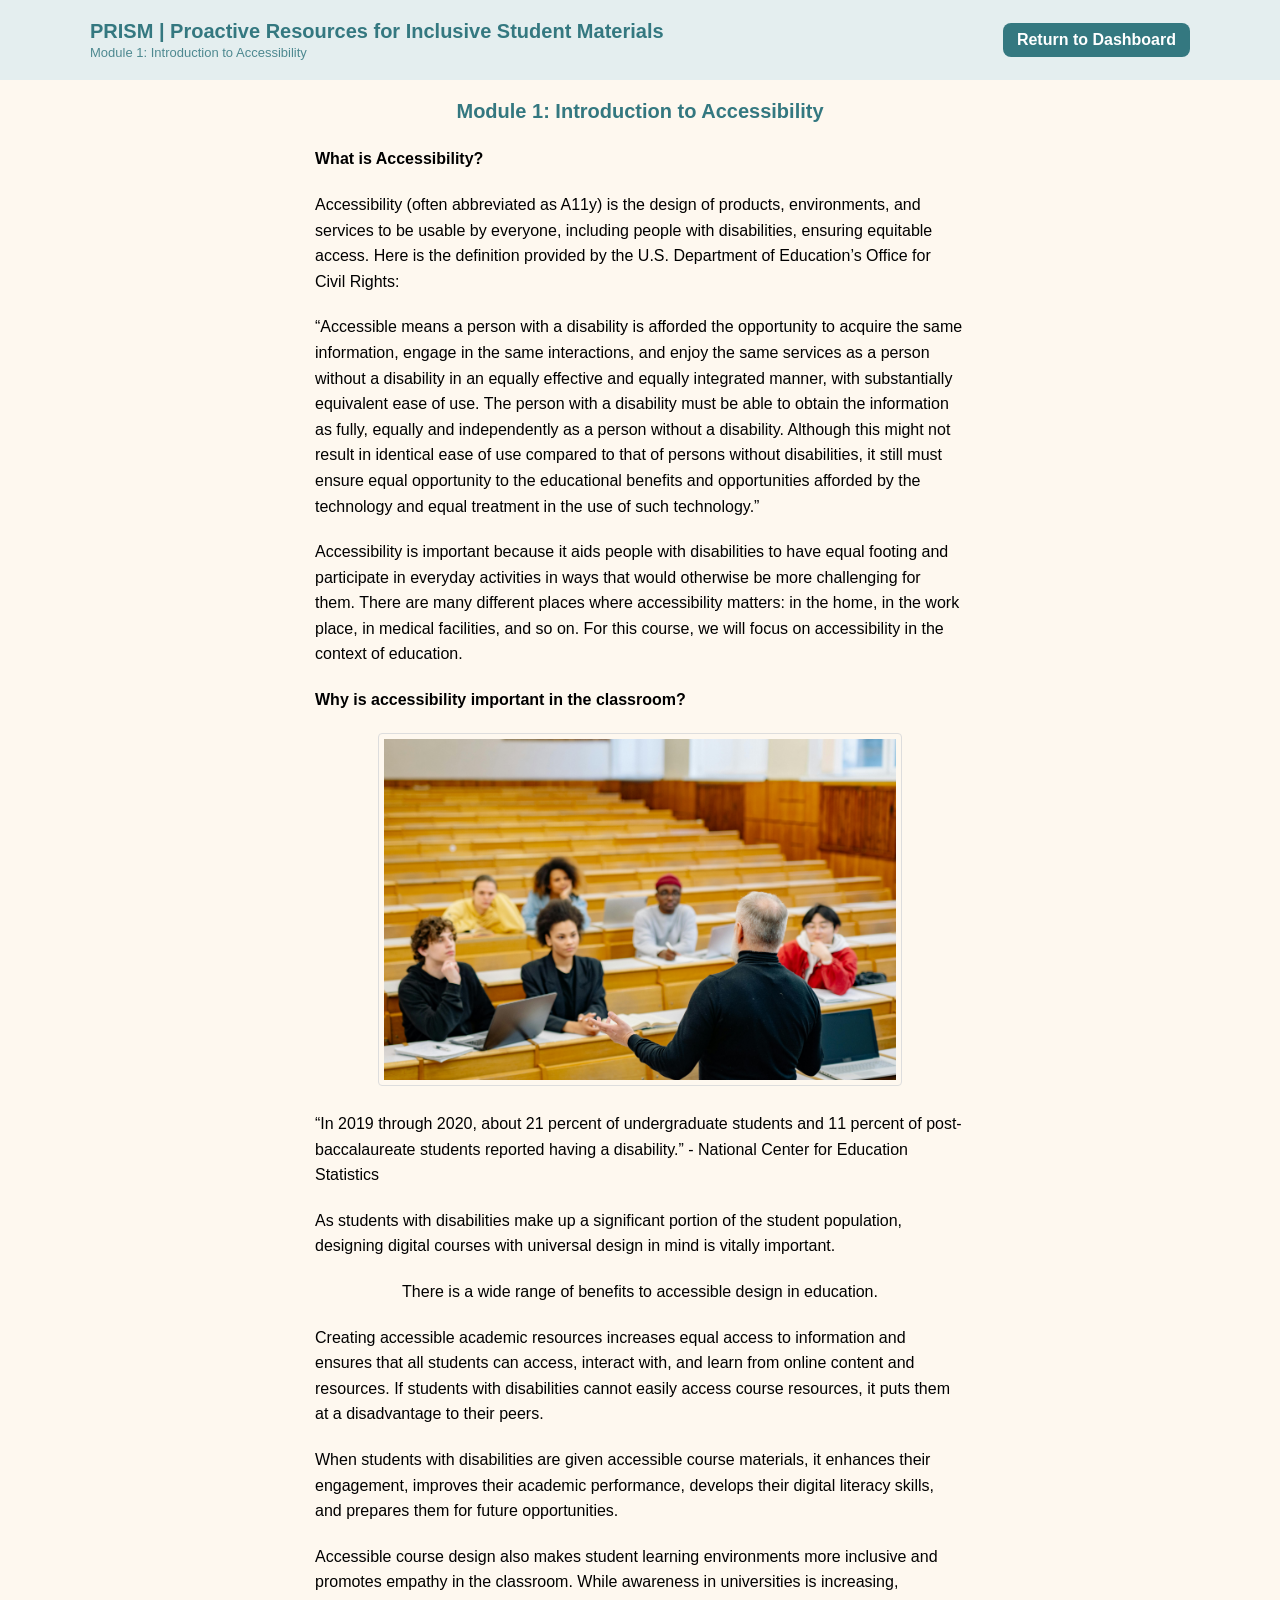
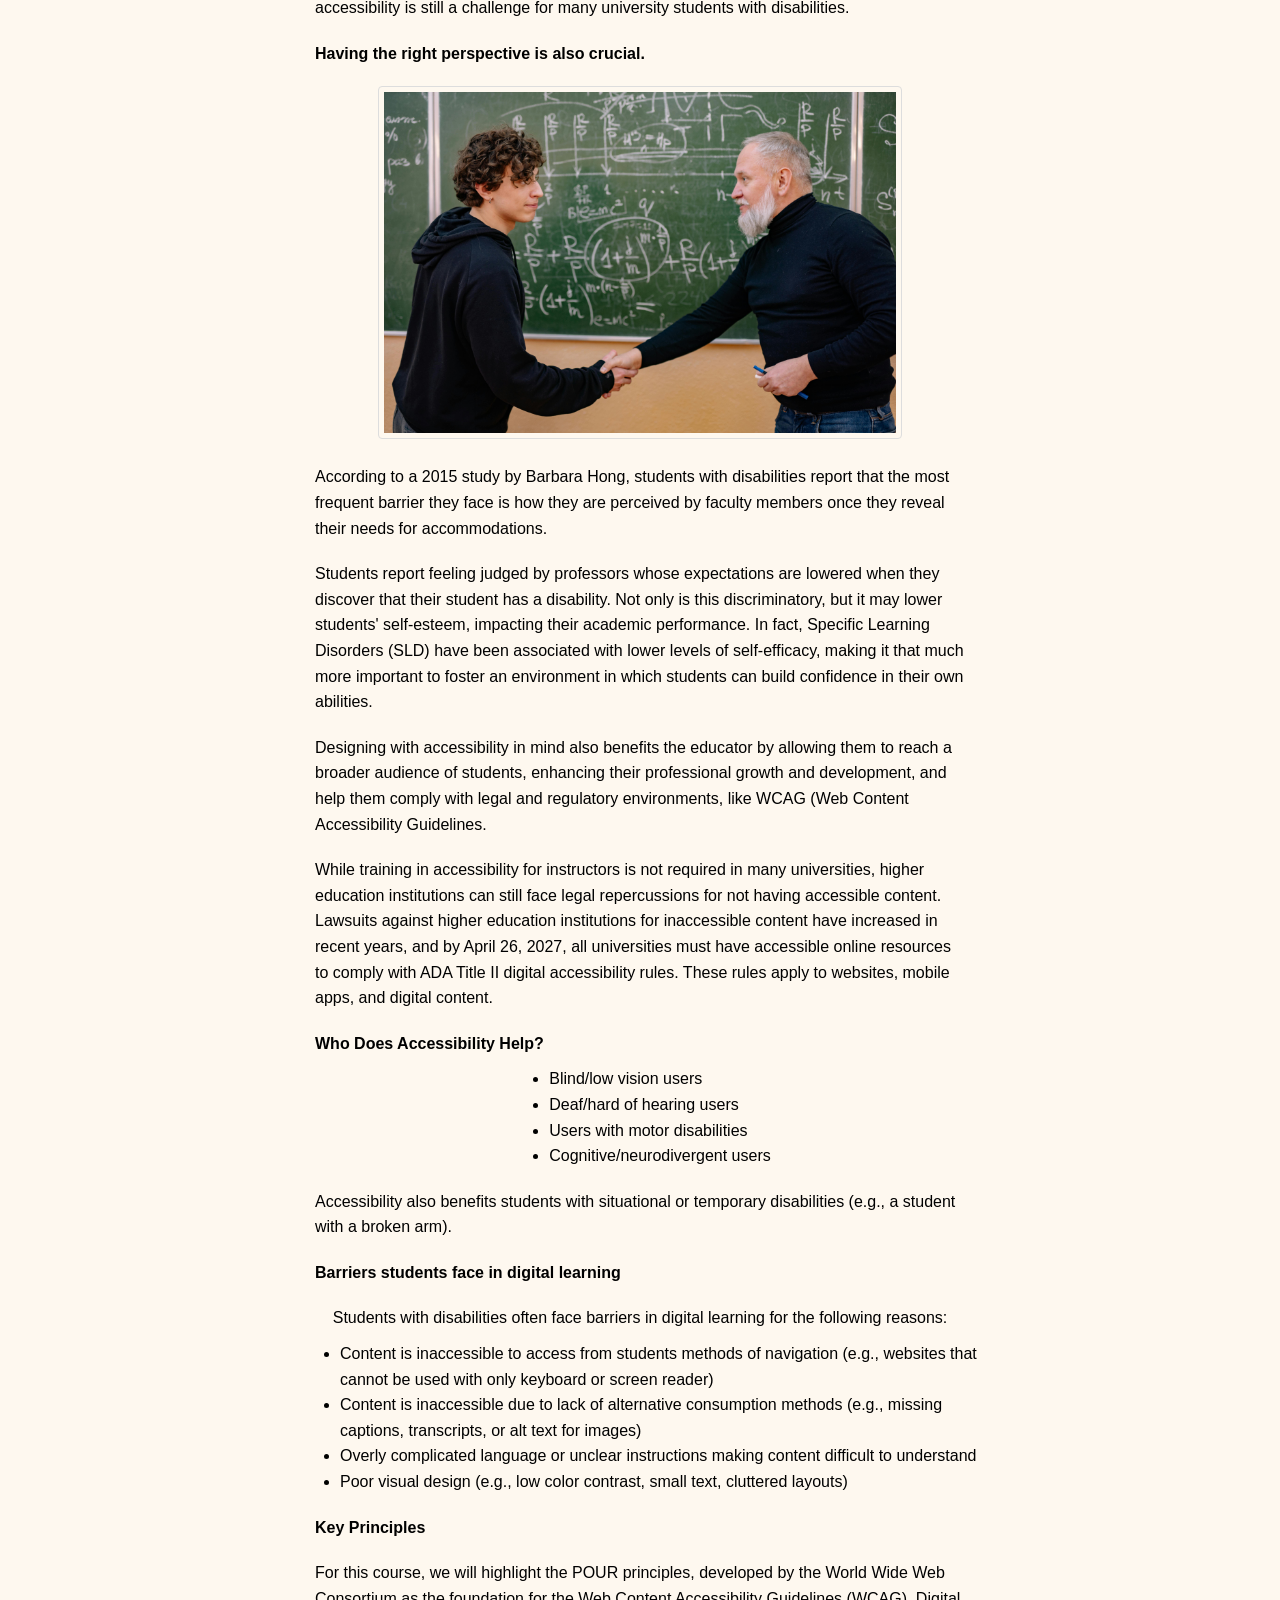
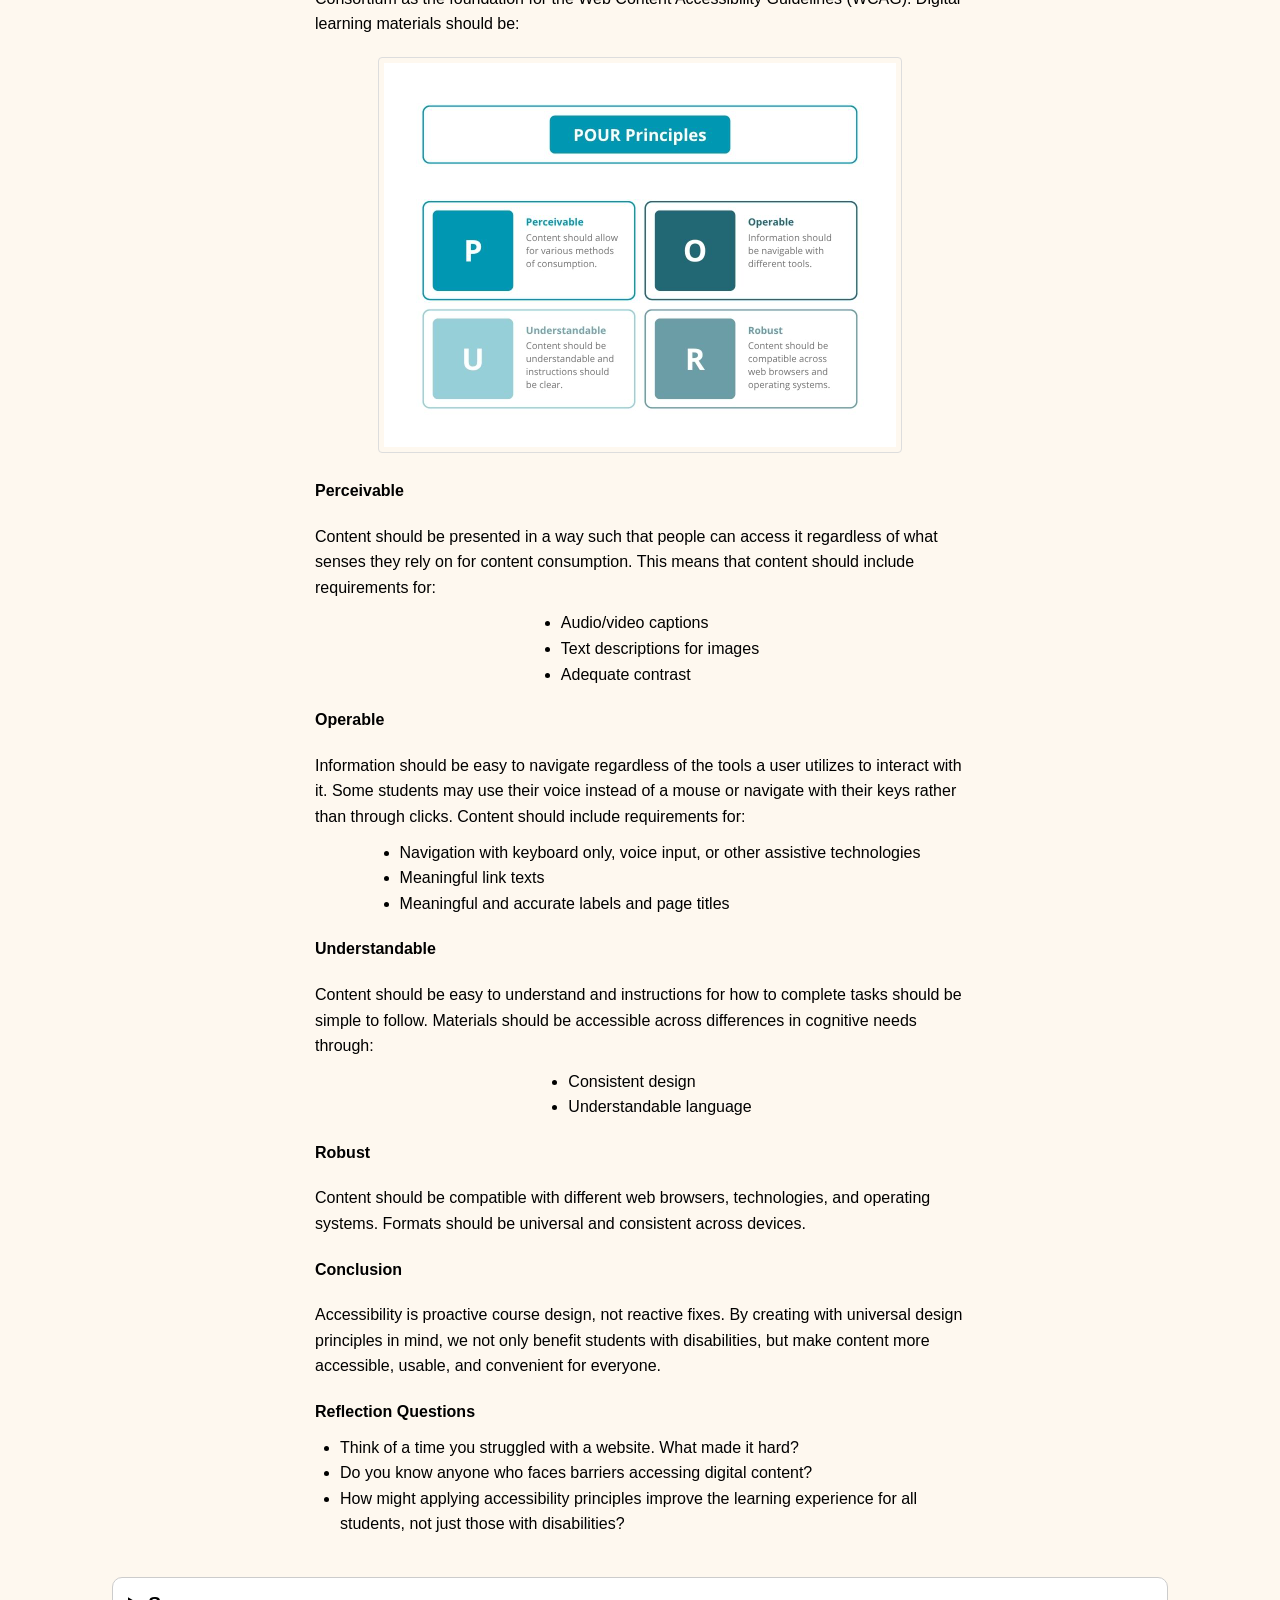
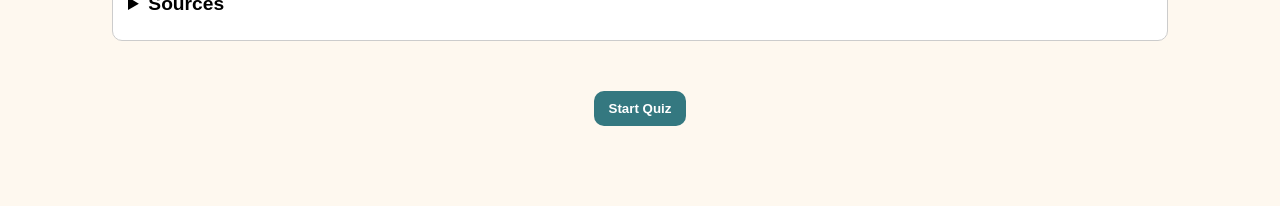
==== commit b2bc96f5: "Adding sources to module 1" ====
--- a/modules/module1.html
+++ b/modules/module1.html
@@ -181,6 +181,77 @@
     those with disabilities?</li>
 </ul>
 
+<details class="sources-dropdown">
+  <summary>Sources</summary>
+
+  <ul class="sources-list">
+    <li>
+      Case Western Reserve University Digital Accessibility –
+      <a href="https://case.edu/accessibility/what-accessibility" target="_blank">
+        Accessibility Definition
+      </a>
+    </li>
+
+    <li>
+      National Center for Education Statistics –
+      <a href="https://nces.ed.gov/fastfacts/display.asp?id=60" target="_blank">
+        Disability Statistics
+      </a>
+    </li>
+
+    <li>
+      Recite Me –
+      <a href="https://reciteme.com/us/news/accessibility-in-education/" target="_blank">
+        The Importance of Accessibility in Education
+      </a>
+    </li>
+
+    <li>
+      Keystone Education Group –
+      <a href="https://www.keg.com/news/improving-accessibility-in-higher-education" target="_blank">
+        Improving Accessibility in Higher Education
+      </a>
+    </li>
+
+    <li>
+      Spring Nature Link –
+      <a href="https://link.springer.com/article/10.1007/s40688-025-00558-3" target="_blank">
+        Self-efficacy in Specific Learning Disabilities
+      </a>
+    </li>
+
+    <li>
+      Higher Education Audio Eye –
+      <a href="https://www.audioeye.com/post/higher-education-ada-web-accessibility-lawsuit-repository/" target="_blank">
+        Higher Education ADA Web Accessibility Lawsuit Repository
+      </a>
+    </li>
+
+    <li>
+      Inside Higher Ed –
+      <a href="https://www.insidehighered.com/news/government/colleges-localities/2026/04/21/doj-extends-web-accessibility-deadline" target="_blank">
+        DOJ Extends Web Accessibility Deadline
+      </a>
+    </li>
+
+    <li>
+      University of Michigan Digital Accessibility –
+      <a href="https://accessibility.umich.edu/basics/concepts-principles/pour" target="_blank">
+        POUR Principles
+      </a>
+    </li>
+
+    <li>
+      Centre for Excellence in Universal Design –
+      <a href="https://universaldesign.ie/about-universal-design" target="_blank">
+        About Universal Design
+
+      </a>
+    </li>
+  
+  </ul>
+</details>
+
 <button class="start-btn" onclick="startQuiz()">Start Quiz</button>
 
 <div id="quiz-container"></div>
--- a/style.css
+++ b/style.css
@@ -24,6 +24,10 @@
   margin-top: 0;
   font-family: Arial, Helvetica, sans-serif;
   font-size: 25px;
+}
+
+.paragraph {
+  font-family: Arial, Helvetica, sans-serif;
 }
 
 /* Bullet points */
@@ -312,6 +316,40 @@
   padding: 5px;
 }
 
+.sources-dropdown {
+  width: 80%;
+  margin: 30px auto;
+  background-color: white;
+  border-radius: 10px;
+  padding: 15px;
+  border: 1px solid #ccc;
+  font-family: Arial, sans-serif;
+}
+
+.sources-dropdown summary {
+  font-size: 1.2rem;
+  font-weight: bold;
+  cursor: pointer;
+  margin-bottom: 10px;
+}
+
+.sources-list {
+  padding-left: 20px;
+}
+
+.sources-list li {
+  margin-bottom: 10px;
+}
+
+.sources-list a {
+  color: #0056b3;
+  text-decoration: none;
+}
+
+.sources-list a:hover {
+  text-decoration: underline;
+}
+
 /*Quiz container*/
 #quiz-container {
   max-width: 700px;
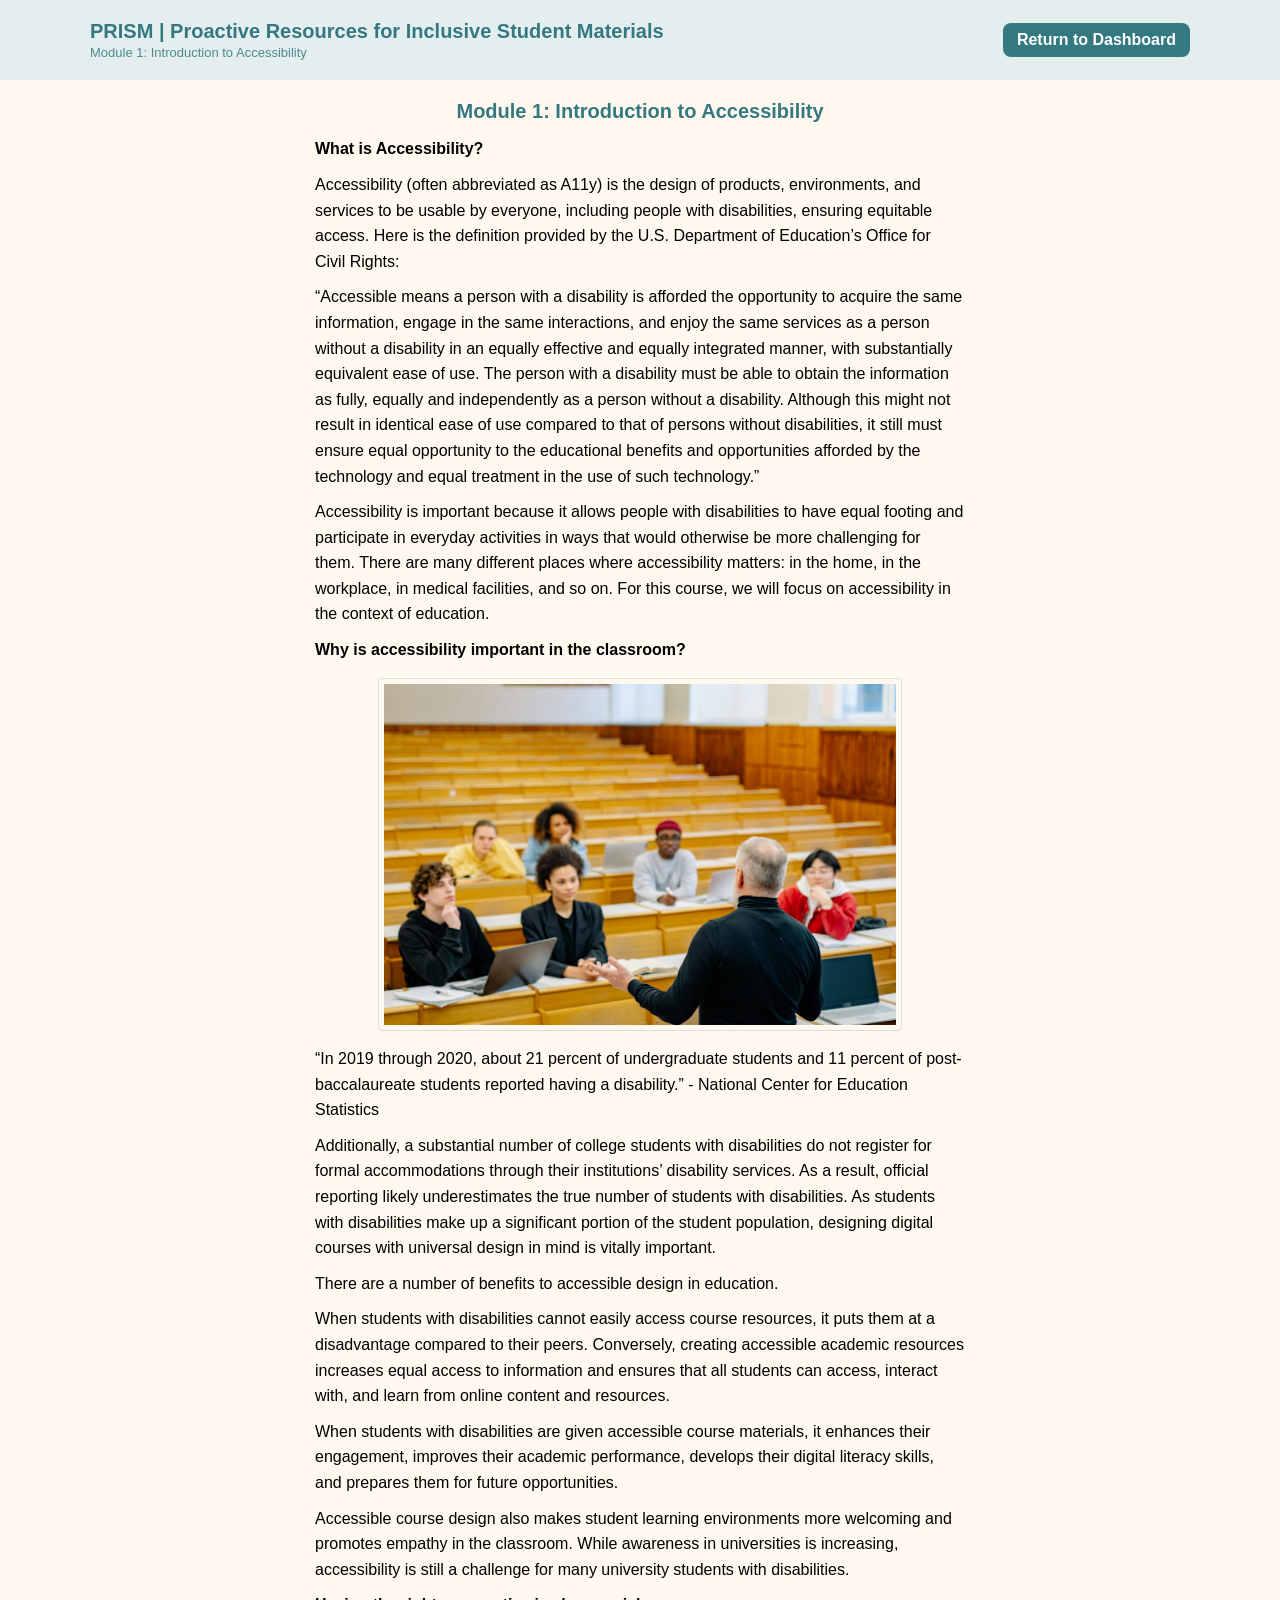
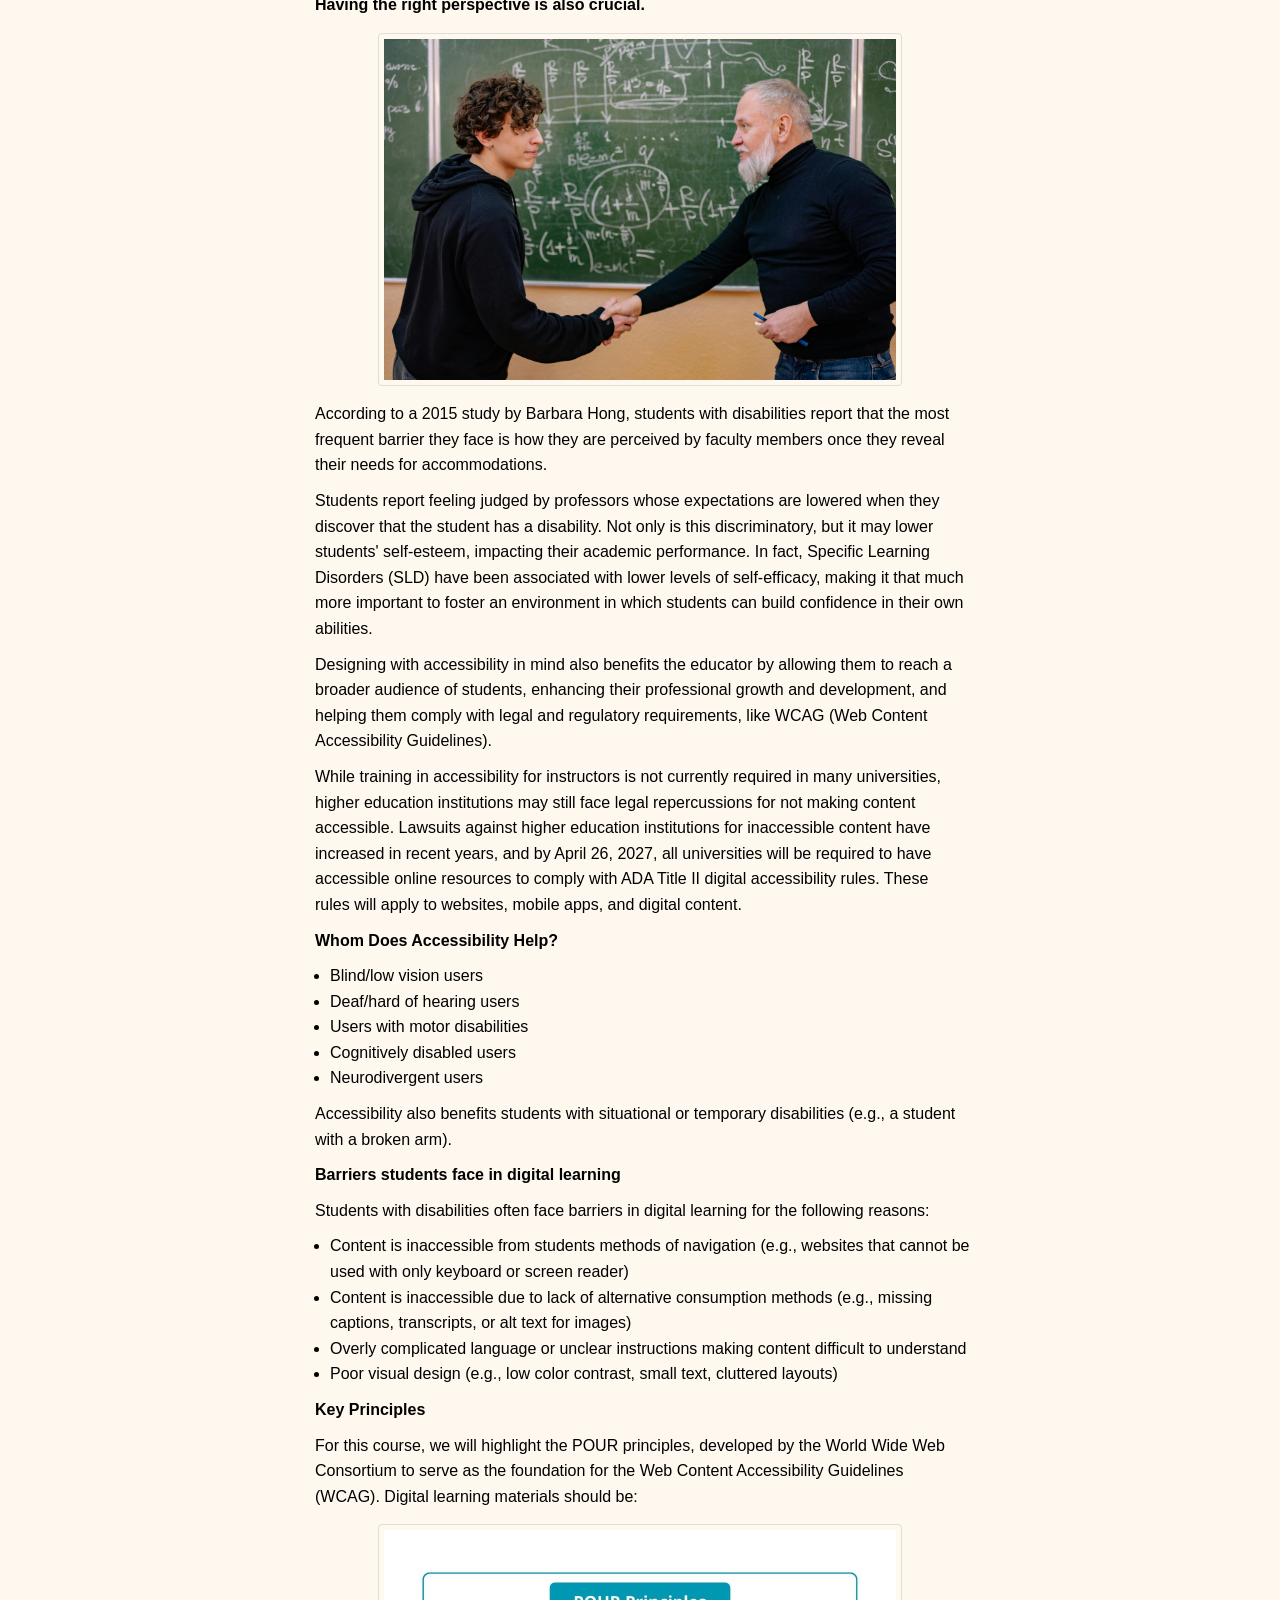
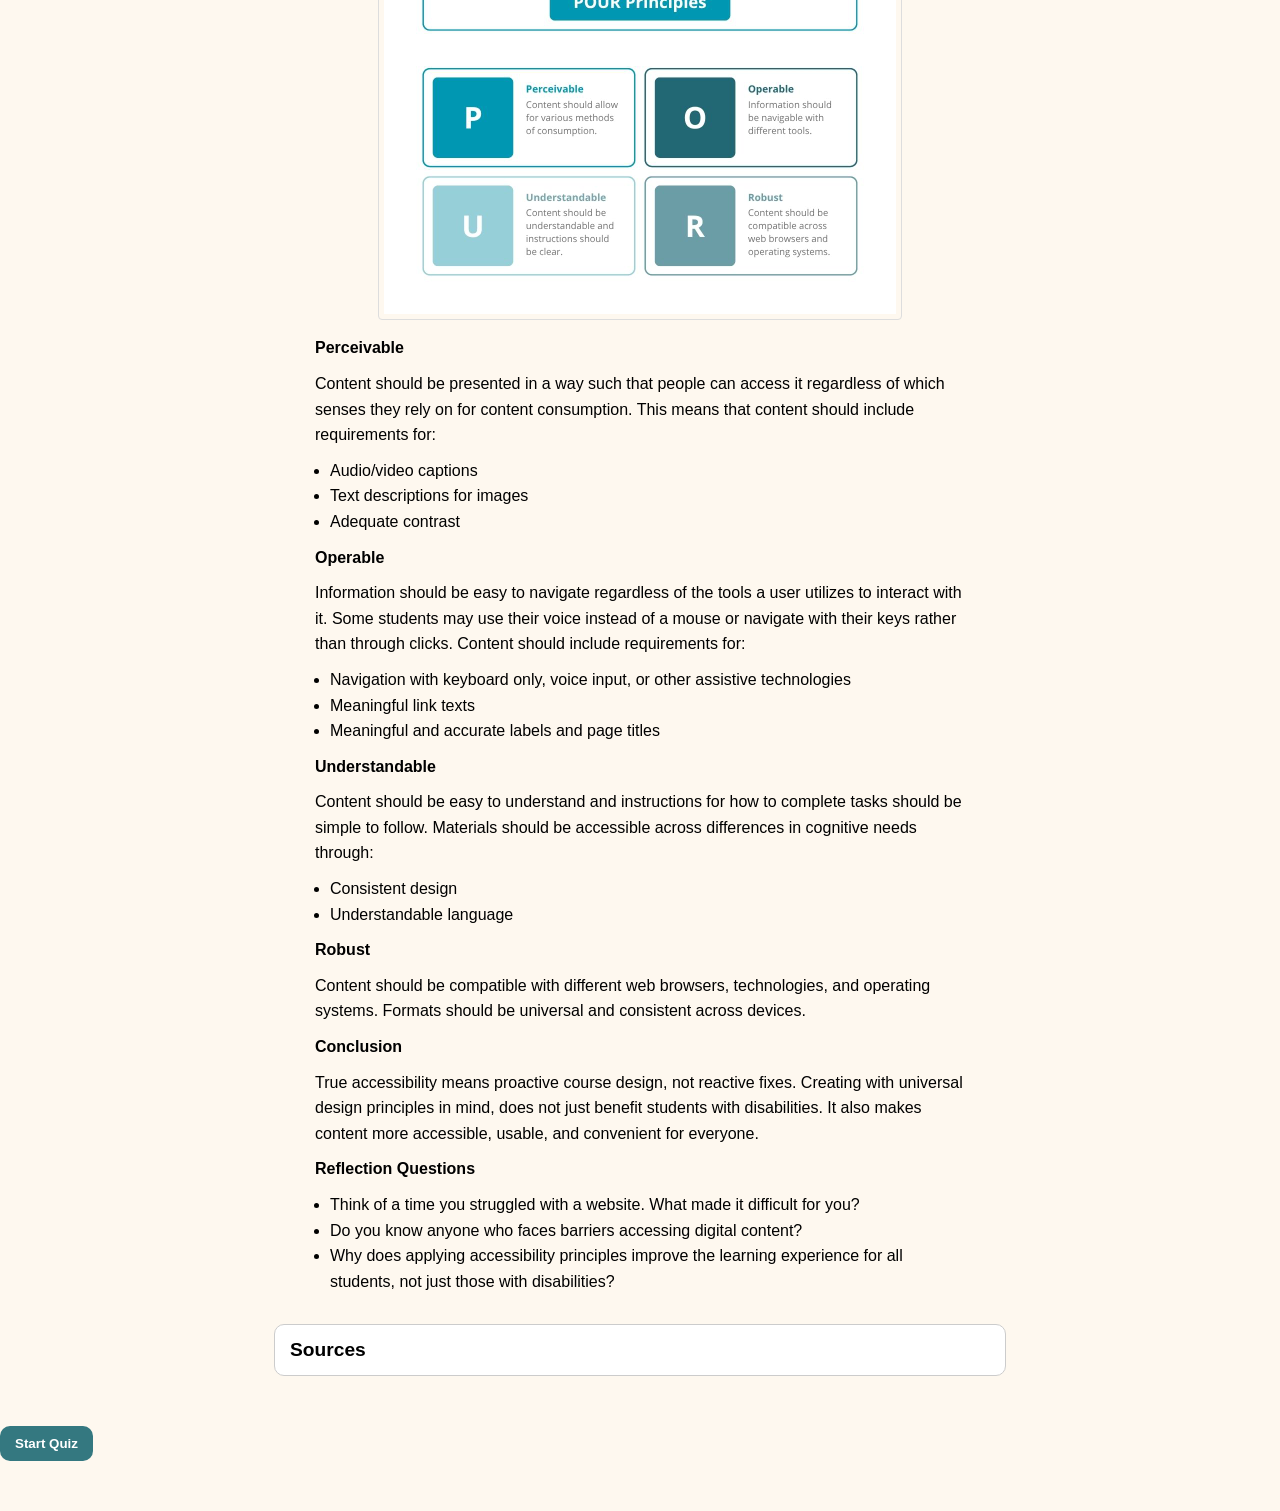
==== commit 904b2aaa: "Adding stat to module 1 content and fixing typos" ====
--- a/modules/module1.html
+++ b/modules/module1.html
@@ -35,9 +35,9 @@
   educational benefits and opportunities afforded by the technology and equal treatment in the use of 
   such technology.”</p>
 
-<p class="p1">Accessibility is important because it aids people with disabilities to have equal footing 
+<p class="p1">Accessibility is important because it allows people with disabilities to have equal footing 
   and participate in everyday activities in ways that would otherwise be more challenging for them. There 
-  are many different places where accessibility matters: in the home, in the work place, in medical 
+  are many different places where accessibility matters: in the home, in the workplace, in medical 
   facilities, and so on. For this course, we will focus on accessibility in the context of education.</p>
 
 <p class="p2">Why is accessibility important in the classroom?</p>
@@ -47,20 +47,23 @@
 <p class="p3">“In 2019 through 2020, about 21 percent of undergraduate students and 11 percent of post-baccalaureate 
   students reported having a disability.” - National Center for Education Statistics</p>
 
-<p class="p1">As students with disabilities make up a significant portion of the student population, designing 
-  digital courses with universal design in mind is vitally important. </p>
-
-<p class="p1">There is a wide range of benefits to accessible design in education.</p>
-
-<p class="p1">Creating accessible academic resources increases equal access to information and ensures that 
-  all students can access, interact with, and learn from online content and resources. If students with disabilities 
-  cannot easily access course resources, it puts them at a disadvantage to their peers.</p>
+<p class="p1">Additionally, a substantial number of college students with disabilities do not register for 
+  formal accommodations through their institutions’ disability services. As a result, official reporting likely 
+  underestimates the true number of students with disabilities. As students with disabilities make up a significant 
+  portion of the student population, designing digital courses with universal design in mind is vitally important. </p>
+
+<p class="p1">There are a number of benefits to accessible design in education.</p>
+
+<p class="p1">When students with disabilities cannot easily access course resources, it puts them at a 
+  disadvantage compared to their peers. Conversely, creating accessible academic resources increases 
+  equal access to information and ensures that all students can access, interact with, and learn from 
+  online content and resources.</p>
 
 <p class="p1">When students with disabilities are given accessible course materials, it enhances their 
   engagement, improves their academic performance, develops their digital literacy skills, and prepares 
   them for future opportunities.</p>
 
-<p class="p1">Accessible course design also makes student learning environments more inclusive 
+<p class="p1">Accessible course design also makes student learning environments more welcoming 
   and promotes empathy in the classroom. While awareness in universities is increasing, 
   accessibility is still a challenge for many university students with disabilities.
 </p>
@@ -75,30 +78,31 @@
   for accommodations.</p>
 
 <p class="p1">Students report feeling judged by professors whose expectations are lowered when they 
-  discover that their student has a disability. Not only is this discriminatory, but it may lower 
+  discover that the student has a disability. Not only is this discriminatory, but it may lower 
   students' self-esteem, impacting their academic performance. In fact, Specific Learning Disorders 
   (SLD) have been associated with lower levels of self-efficacy, making it that much more important 
   to foster an environment in which students can build confidence in their own abilities. </p>
 
 <p class="p1">Designing with accessibility in mind also benefits the educator by allowing them to reach 
-  a broader audience of students, enhancing their professional growth and development, and help them 
-  comply with legal and regulatory environments, like WCAG (Web Content Accessibility Guidelines.
-</p>
-
-<p class="p1">While training in accessibility for instructors is not required in many universities, 
-  higher education institutions can still face legal repercussions for not having accessible content. 
+  a broader audience of students, enhancing their professional growth and development, and helping them 
+  comply with legal and regulatory requirements, like WCAG (Web Content Accessibility Guidelines).
+</p>
+
+<p class="p1">While training in accessibility for instructors is not currently required in many universities, 
+  higher education institutions may still face legal repercussions for not making content accessible. 
   Lawsuits against higher education institutions for inaccessible content have increased in recent years, 
-  and by April 26, 2027, all universities must have accessible online resources to comply with ADA Title 
-  II digital accessibility rules. These rules apply to websites, mobile apps, and digital content.
-</p>
-
-<p class="p2">Who Does Accessibility Help?</p>
+  and by April 26, 2027, all universities will be required to have accessible online resources to comply with ADA Title 
+  II digital accessibility rules. These rules will apply to websites, mobile apps, and digital content.
+</p>
+
+<p class="p2">Whom Does Accessibility Help?</p>
 
 <ul class="b">
   <li>Blind/low vision users</li>
   <li>Deaf/hard of hearing users</li>
   <li>Users with motor disabilities</li>
-  <li>Cognitive/neurodivergent users</li>
+  <li>Cognitively disabled users</li>
+  <li>Neurodivergent users</li>
 </ul>
 
 <p class="p1">Accessibility also benefits students with situational or temporary disabilities 
@@ -109,7 +113,7 @@
 <p class="p1">Students with disabilities often face barriers in digital learning for the following reasons:</p>
 
 <ul class="b">
-  <li>Content is inaccessible to access from students methods of navigation 
+  <li>Content is inaccessible from students methods of navigation 
     (e.g., websites that cannot be used with only keyboard or screen reader)</li>
   <li>Content is inaccessible due to lack of alternative consumption methods 
     (e.g., missing captions, transcripts, or alt text for images)</li>
@@ -120,14 +124,14 @@
 <p class="p2">Key Principles</p>
 
 <p class="p1">For this course, we will highlight the POUR principles, developed by the World Wide Web 
-  Consortium as the foundation for the Web Content Accessibility Guidelines (WCAG). Digital learning 
+  Consortium to serve as the foundation for the Web Content Accessibility Guidelines (WCAG). Digital learning 
   materials should be: </p>
 
 <img src="../assets/pour-principles.jpg" alt="Visual listing the four POUR principles" class="module-image">
 
 <p class="p2">Perceivable</p>
 
-<p class="p1">Content should be presented in a way such that people can access it regardless of what 
+<p class="p1">Content should be presented in a way such that people can access it regardless of which 
   senses they rely on for content consumption. This means that content should include requirements for: 
 </p>
 
@@ -168,16 +172,16 @@
 
 <p class="p2">Conclusion</p>
 
-<p class="p1">Accessibility is proactive course design, not reactive fixes. By creating with universal design 
-  principles in mind, we not only benefit students with disabilities, but make content more accessible, usable, 
+<p class="p1">True accessibility means proactive course design, not reactive fixes. Creating with universal design 
+  principles in mind, does not just benefit students with disabilities. It also makes content more accessible, usable, 
   and convenient for everyone.</p>
 
 <p class="p2">Reflection Questions</p>
 
 <ul class="b">
-  <li>Think of a time you struggled with a website. What made it hard?</li>
+  <li>Think of a time you struggled with a website. What made it difficult for you?</li>
   <li>Do you know anyone who faces barriers accessing digital content? </li>
-  <li>How might applying accessibility principles improve the learning experience for all students, not just 
+  <li>Why does applying accessibility principles improve the learning experience for all students, not just 
     those with disabilities?</li>
 </ul>
 
@@ -189,6 +193,13 @@
       Case Western Reserve University Digital Accessibility –
       <a href="https://case.edu/accessibility/what-accessibility" target="_blank">
         Accessibility Definition
+      </a>
+    </li>
+
+    <li>
+      Psychological Reports –
+      <a href="https://journals.sagepub.com/doi/10.1177/00332941221078011" target="_blank">
+        Accommodation Use and Academic Outcomes for College Students With Disabilities
       </a>
     </li>
 
--- a/style.css
+++ b/style.css
@@ -35,10 +35,14 @@
   list-style-type: disc;
   text-align: left;
   max-width: 640px;
-  font-family: Arial, Helvetica, sans-serif;
-  margin:0;
+  margin: 10px auto;
+
+  margin-top: 5px;
+  margin-bottom: 5px;
+
+  padding-left: 20px;
+  font-family: Arial, Helvetica, sans-serif;
   line-height: 1.6;
-  margin-bottom: 10px;
 }
 
 /* Modules from dashboard*/
@@ -282,9 +286,6 @@
 /* Body for module pages */
 .body1 {
   padding-top: 80px;
-  display: flex;
-  flex-direction: column;
-  align-items: center;
   background-color:#fef8ef;
 }
 
@@ -306,18 +307,28 @@
 
 /* Images for module pages */
 .module-image {
+  display: block;
+  margin: 15px auto;
+
   max-width: 40%;
   max-height: 40%;
+
   object-fit: contain;
-  margin-top: 10px;
-  margin-bottom: 15px;
+
   border: 1px solid #ddd;
   border-radius: 4px;
   padding: 5px;
 }
 
+iframe {
+  display: block;
+  max-width: 650px;
+  margin: 20px auto;
+}
+
 .sources-dropdown {
-  width: 80%;
+  width: 60%;
+  max-width: 700px;
   margin: 30px auto;
   background-color: white;
   border-radius: 10px;
@@ -327,10 +338,15 @@
 }
 
 .sources-dropdown summary {
+  display: flex;
+  align-items: center;
+  gap: 8px;
   font-size: 1.2rem;
   font-weight: bold;
   cursor: pointer;
-  margin-bottom: 10px;
+  padding: 0;
+  margin: 0;
+  line-height: 1;
 }
 
 .sources-list {
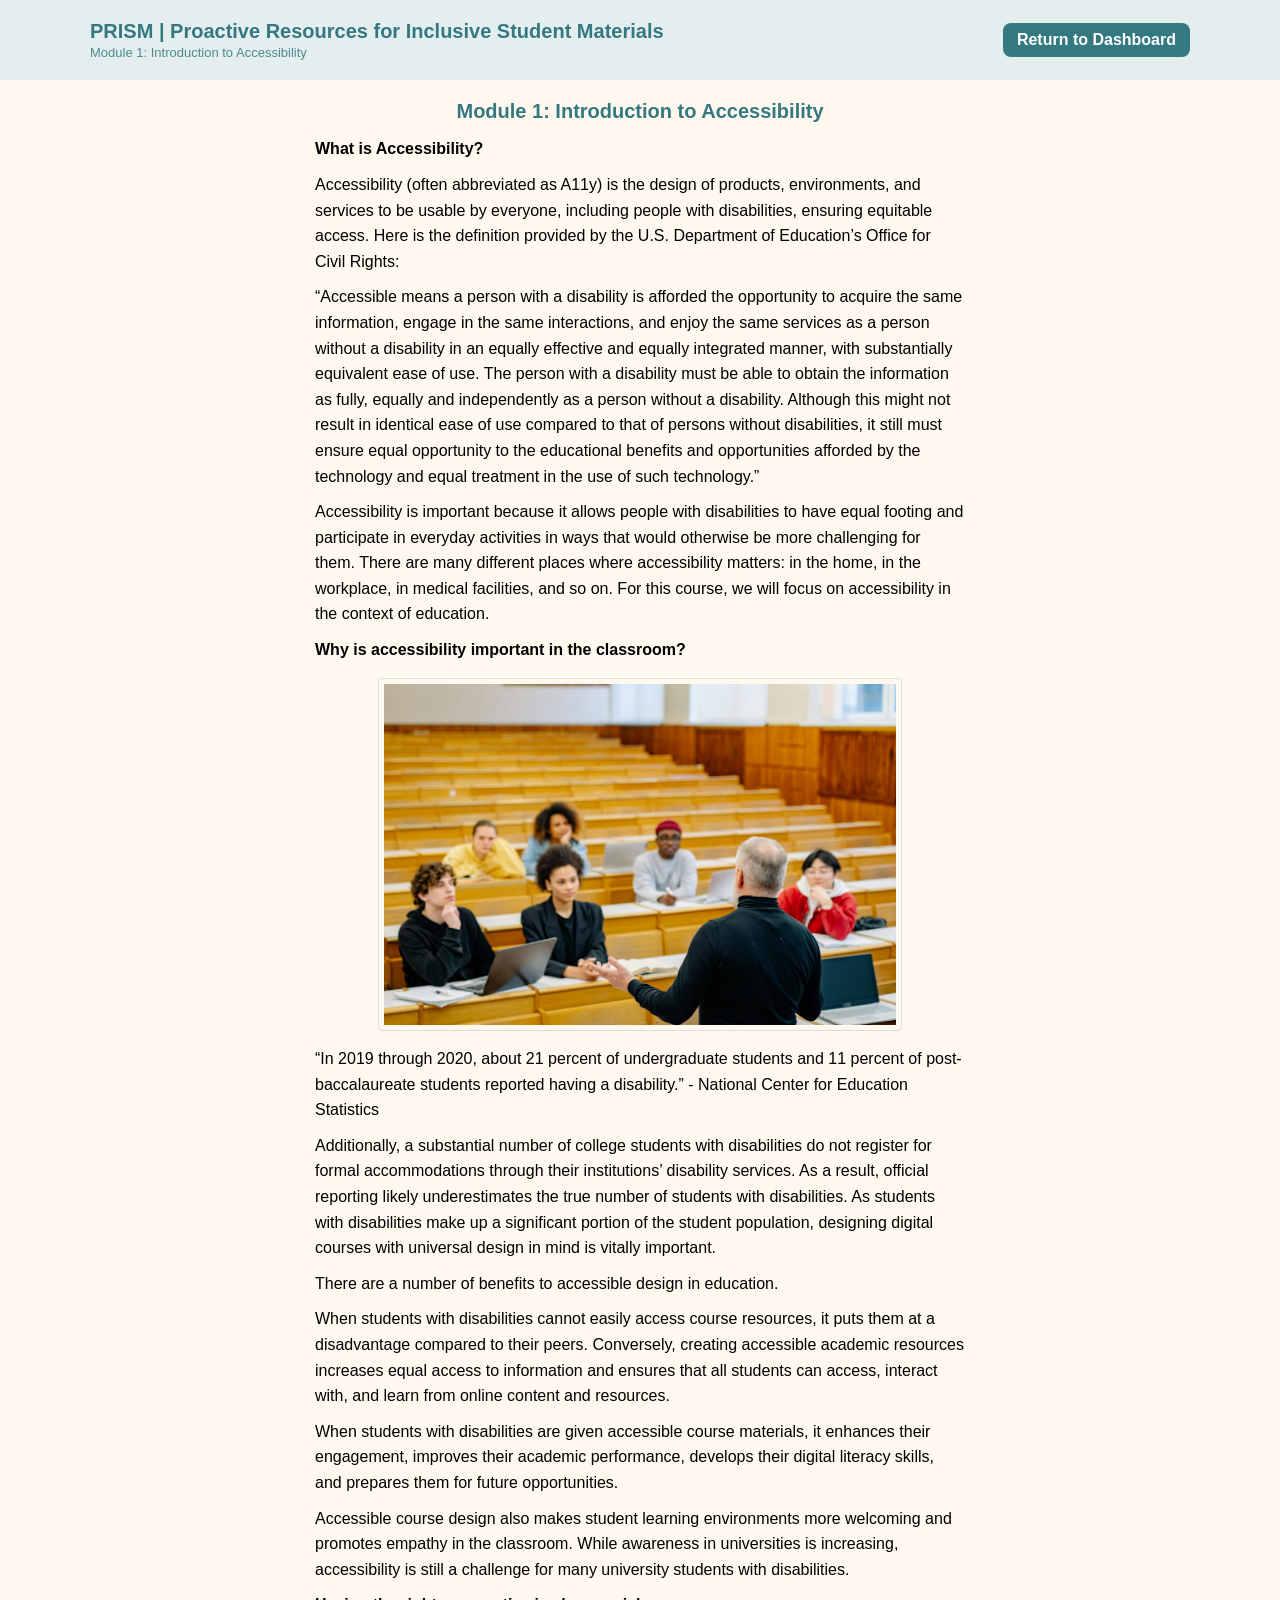
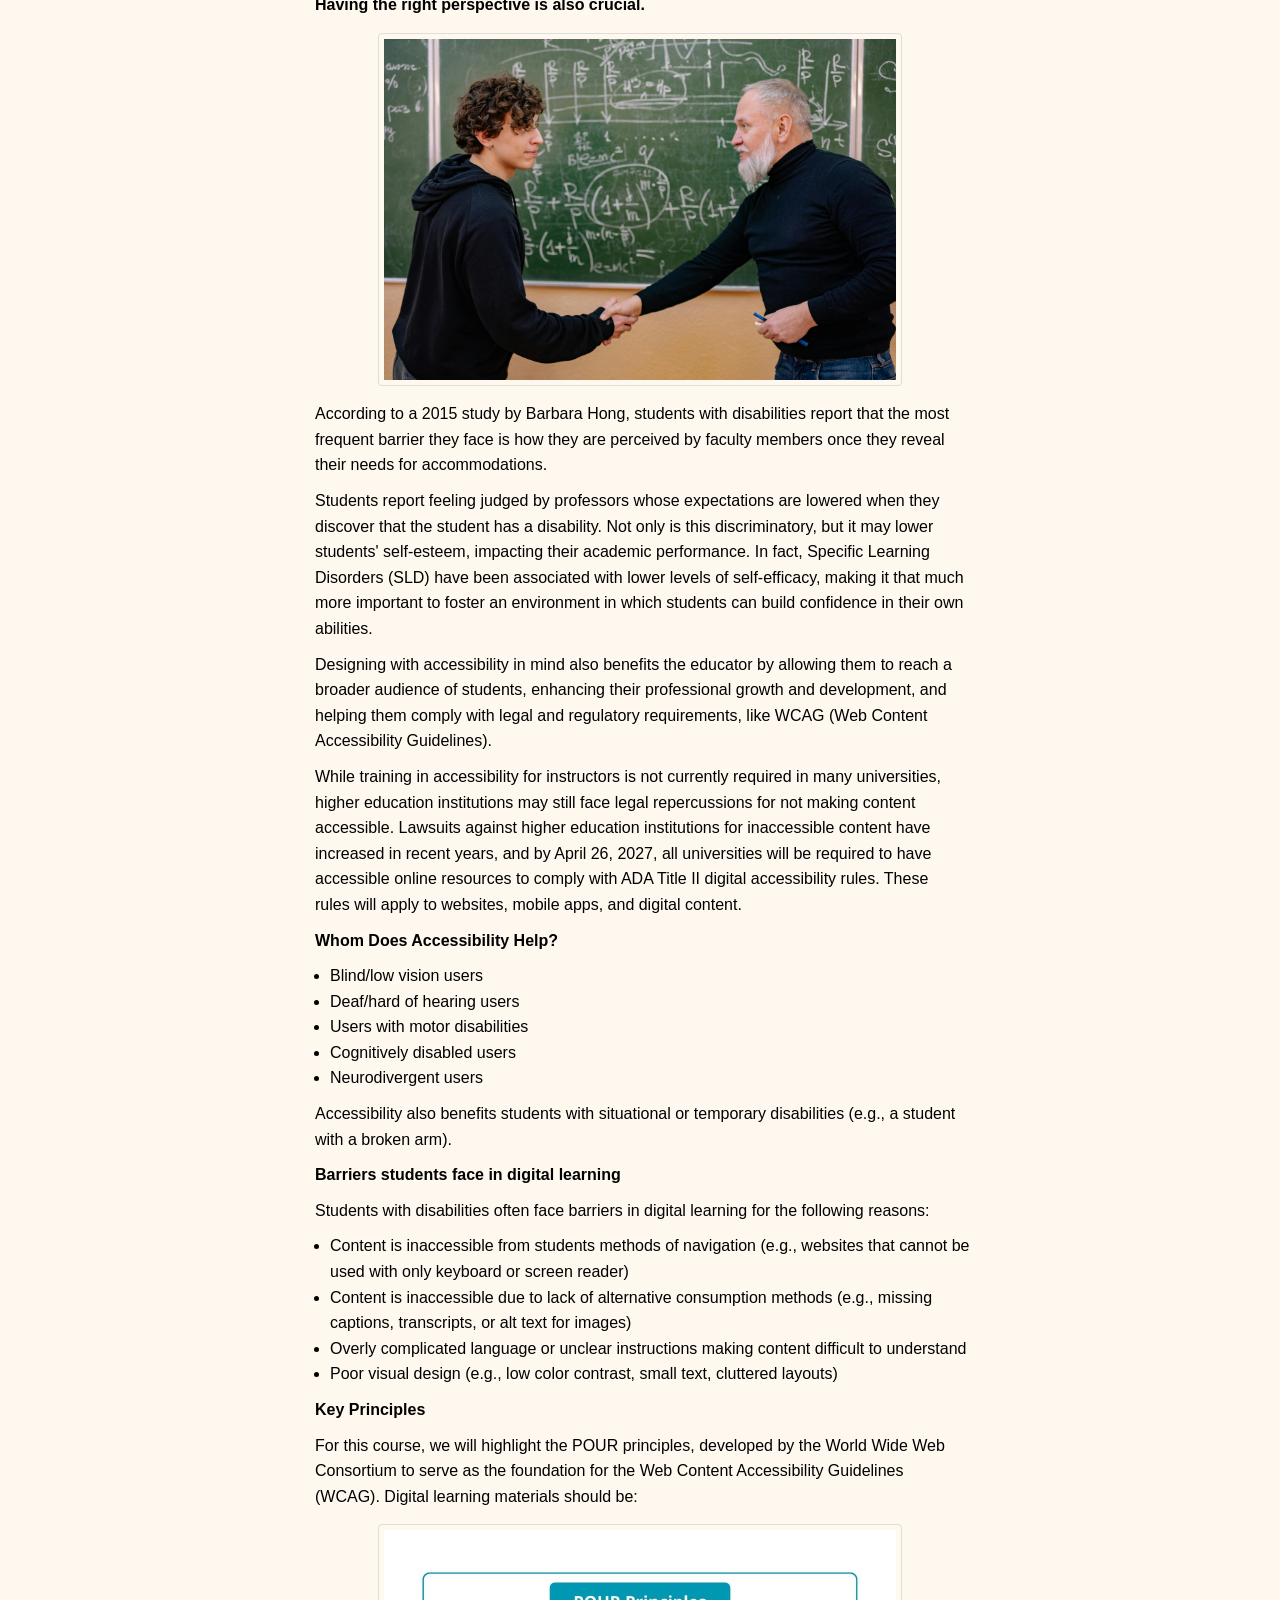
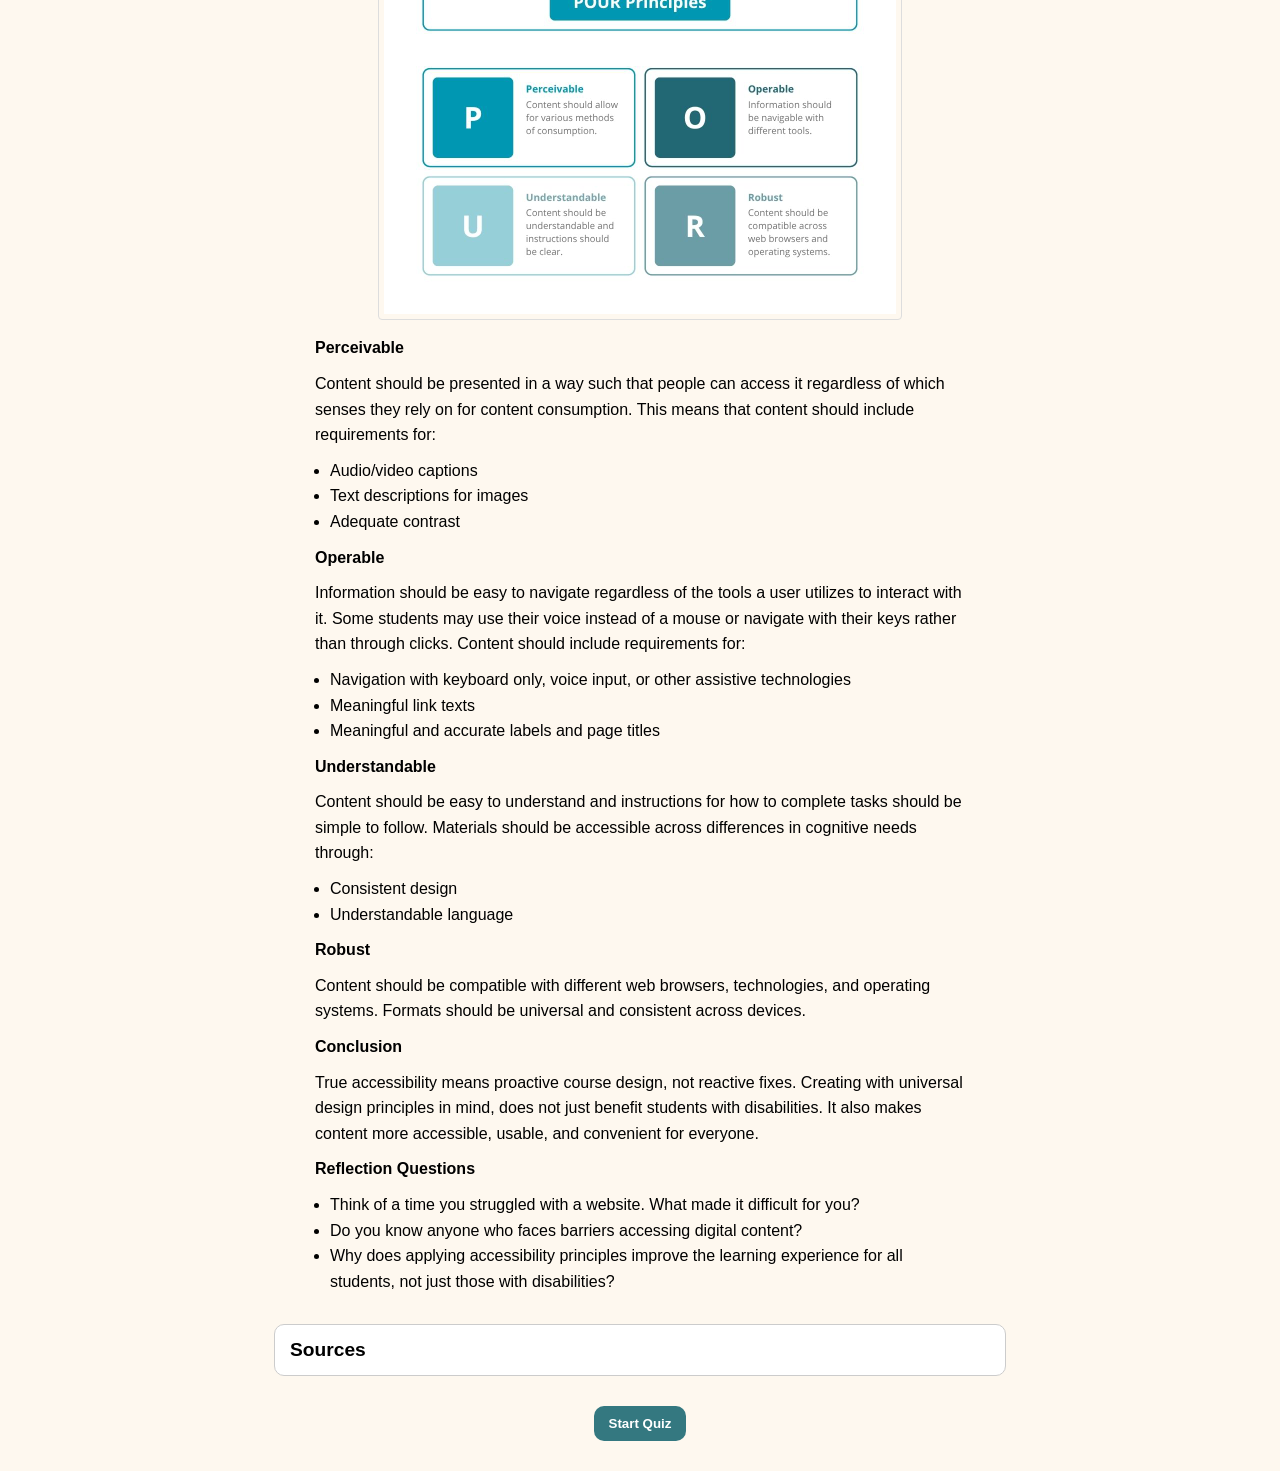
==== commit 7927bb1c: "Trying to center start quiz button on Mod. 1" ====
--- a/modules/module1.html
+++ b/modules/module1.html
@@ -263,7 +263,7 @@
   </ul>
 </details>
 
-<button class="start-btn" onclick="startQuiz()">Start Quiz</button>
+<button class="start-quiz-btn" onclick="startQuiz()">Start Quiz</button>
 
 <div id="quiz-container"></div>
 
--- a/style.css
+++ b/style.css
@@ -97,7 +97,7 @@
   padding: 15px;
 }
 
-/* Button to start modules and quizzes */
+/* Button to start modules */
 .start-btn {
   background-color: #347880;
   color: white;
@@ -112,6 +112,24 @@
 
 /* Start button background changes when hovered over */
 .start-btn:hover {
+  background-color: #2a6872;
+}
+
+/* Button to start quizzes */
+.start-quiz-btn {
+  display: block;
+  margin: 20px auto;
+  background-color: #347880;
+  color: white;
+  border: none;
+  padding: 10px 15px;
+  border-radius: 10px;
+  cursor: pointer;
+  font-weight: bold;
+}
+
+/* Start quiz button background changes when hovered over */
+.start-quiz-btn:hover {
   background-color: #2a6872;
 }
 
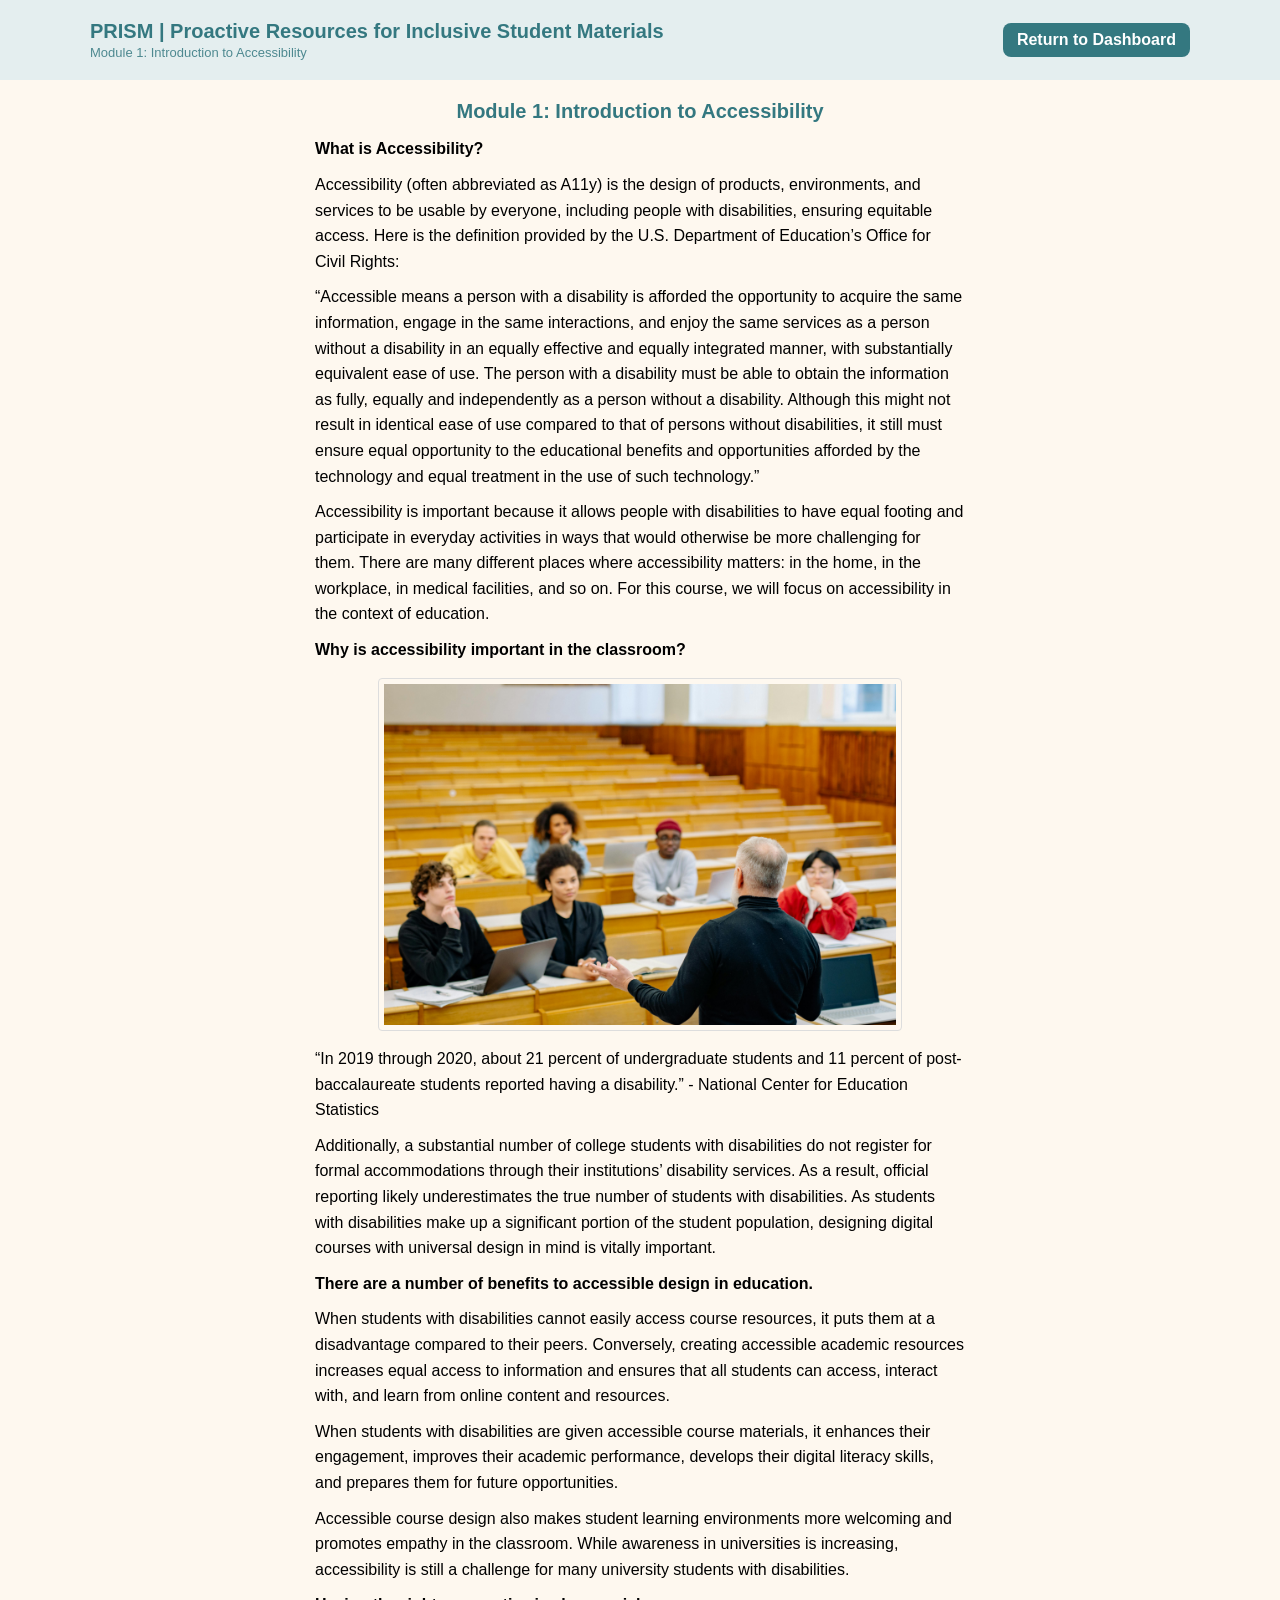
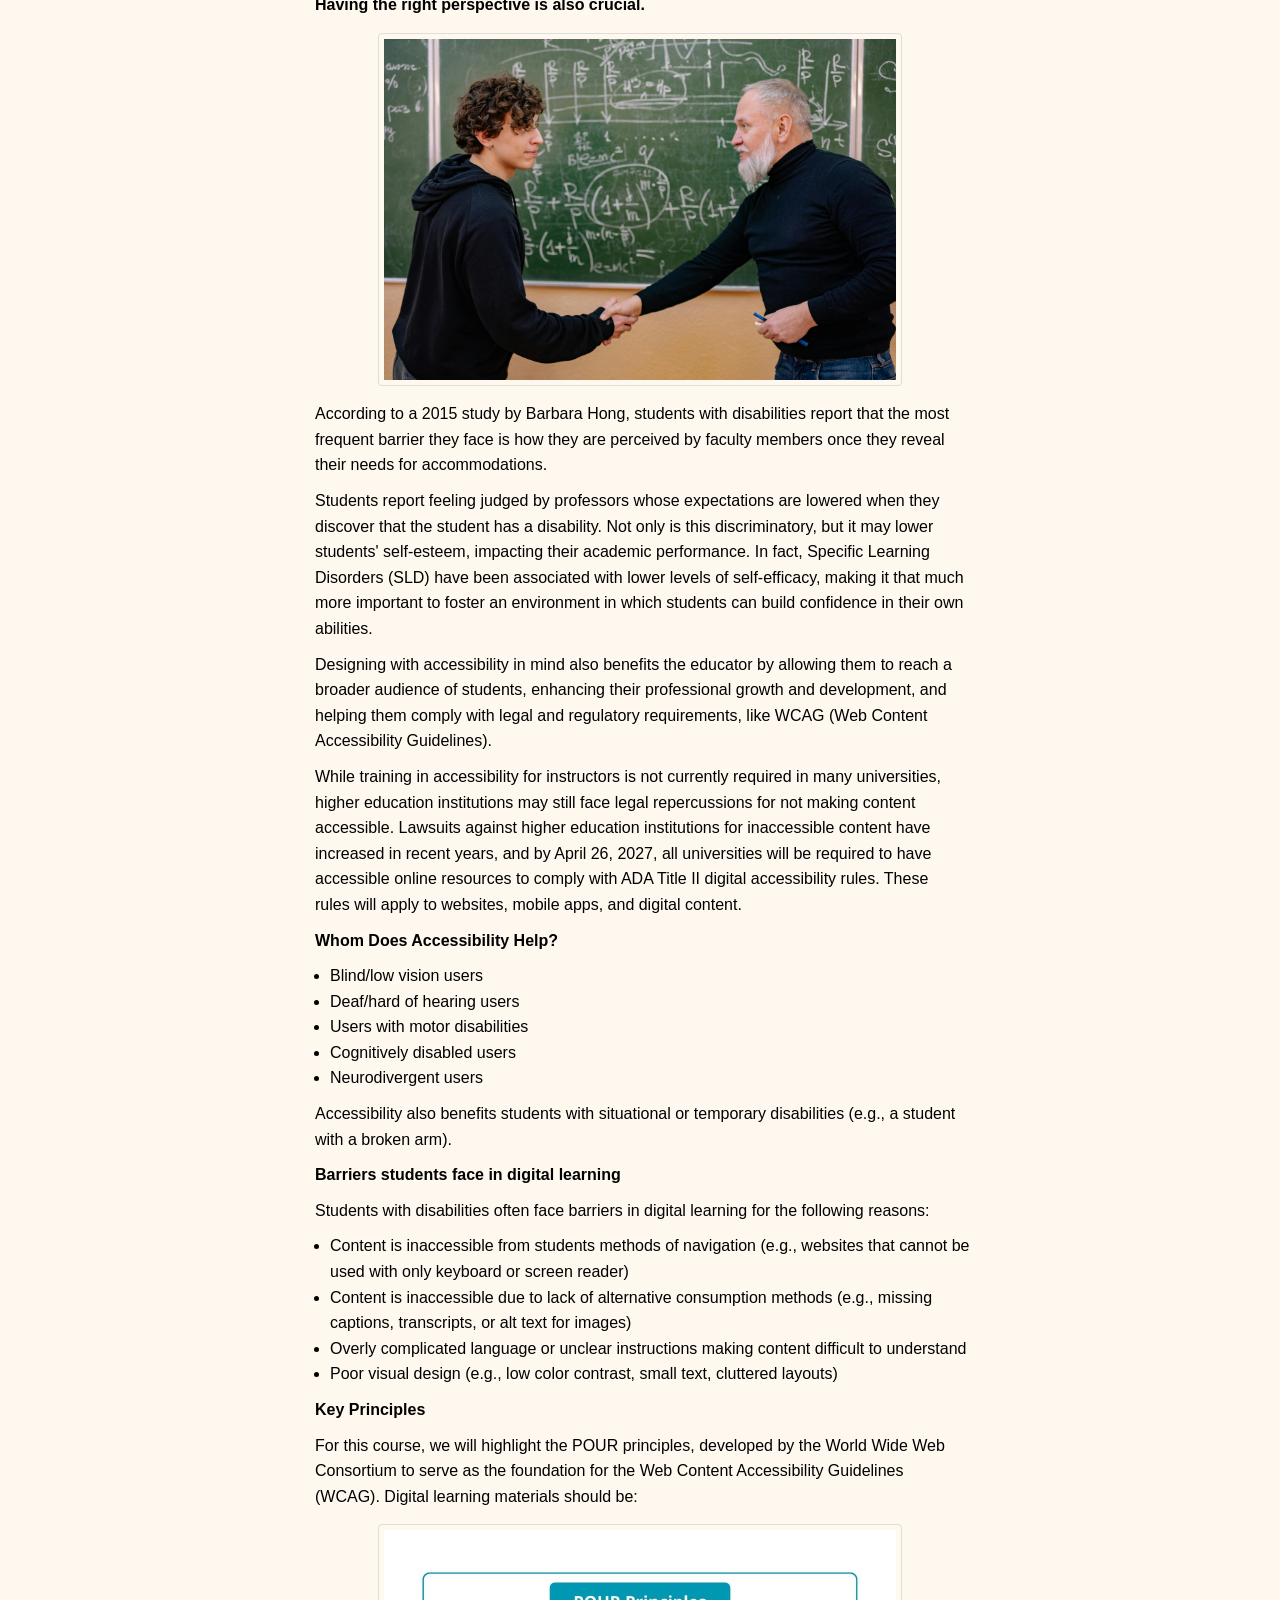
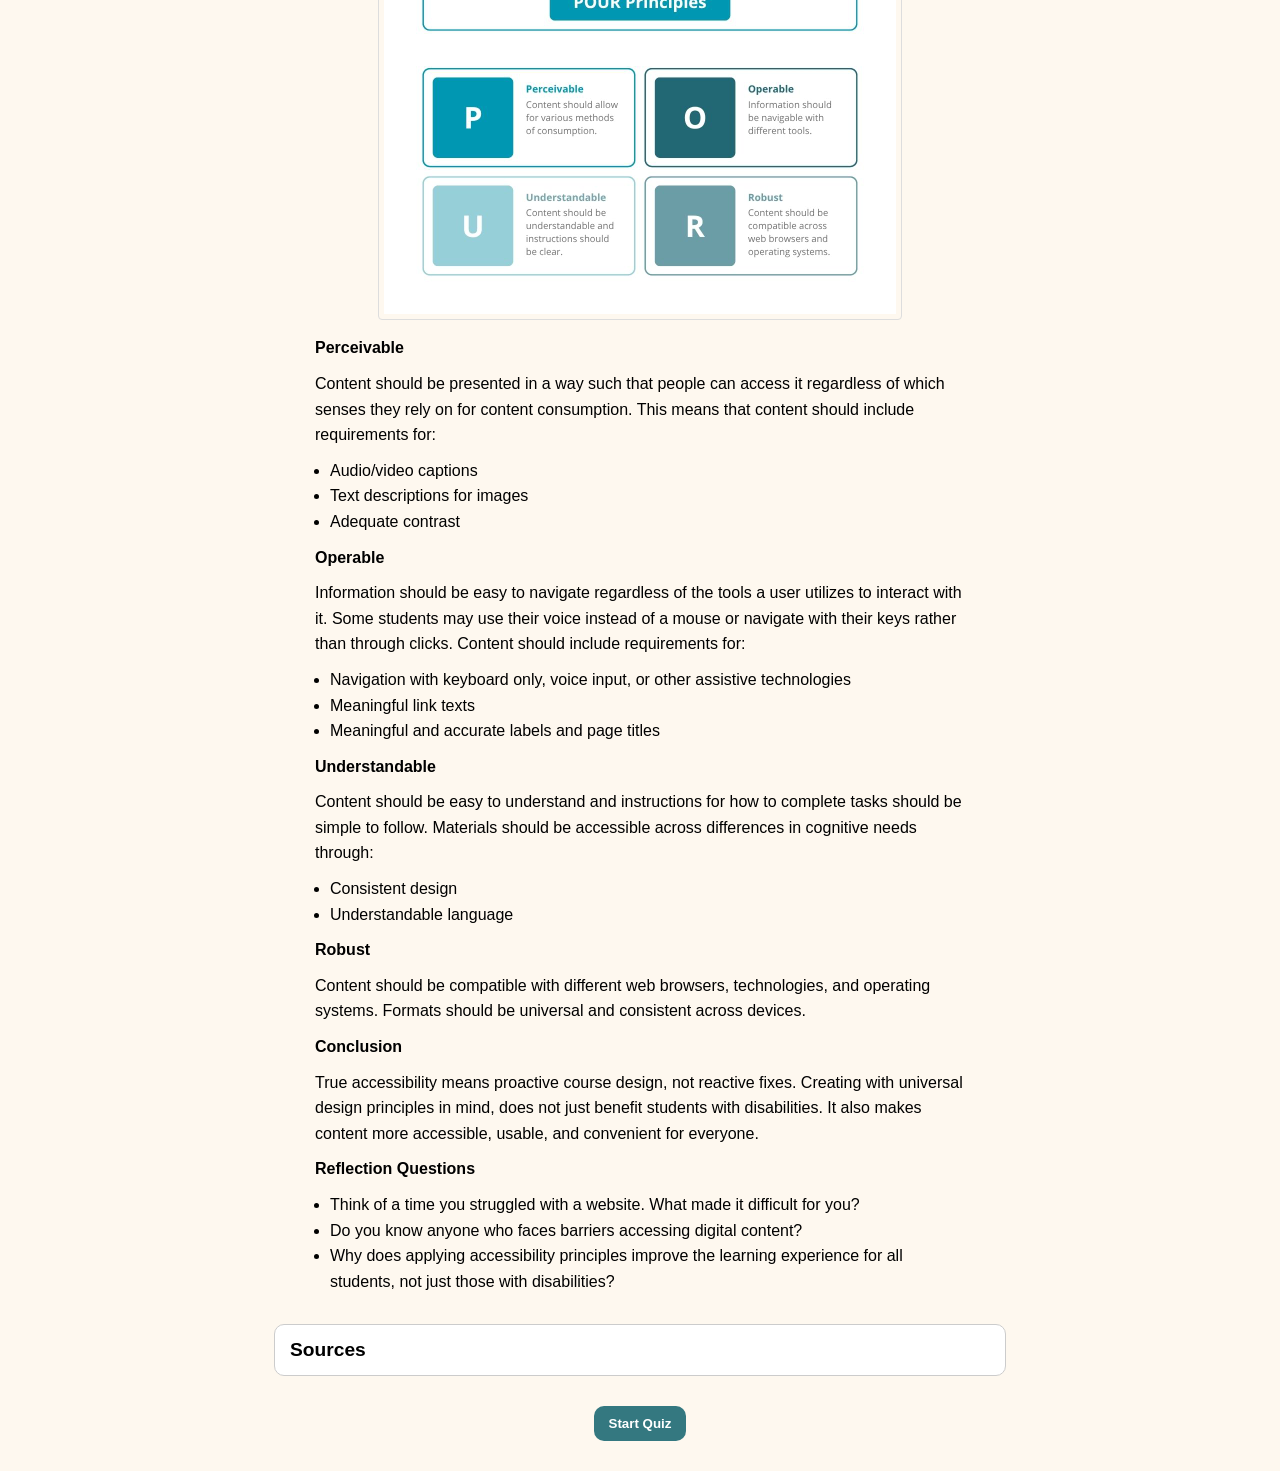
==== commit 1c6a318f: "Modules 2-3 revisions" ====
--- a/modules/module1.html
+++ b/modules/module1.html
@@ -52,7 +52,7 @@
   underestimates the true number of students with disabilities. As students with disabilities make up a significant 
   portion of the student population, designing digital courses with universal design in mind is vitally important. </p>
 
-<p class="p1">There are a number of benefits to accessible design in education.</p>
+<p class="p2">There are a number of benefits to accessible design in education.</p>
 
 <p class="p1">When students with disabilities cannot easily access course resources, it puts them at a 
   disadvantage compared to their peers. Conversely, creating accessible academic resources increases 
--- a/style.css
+++ b/style.css
@@ -150,8 +150,6 @@
   flex-direction: column;
   justify-content: center;
   align-items: center;
-  
-  
 }
 
 .dashboard-video {
@@ -430,7 +428,9 @@
 
 /* Submit button */
 #quiz-container button {
-  margin-top: 15px;
+  display: block;
+  margin: 15px auto 0 auto;
+
   padding: 10px 16px;
   border: none;
   background-color: #347880;
@@ -438,7 +438,6 @@
   border-radius: 8px;
   font-weight: bold;
   cursor: pointer;
-  align-items: center;
 }
 
 #quiz-container button:hover {
